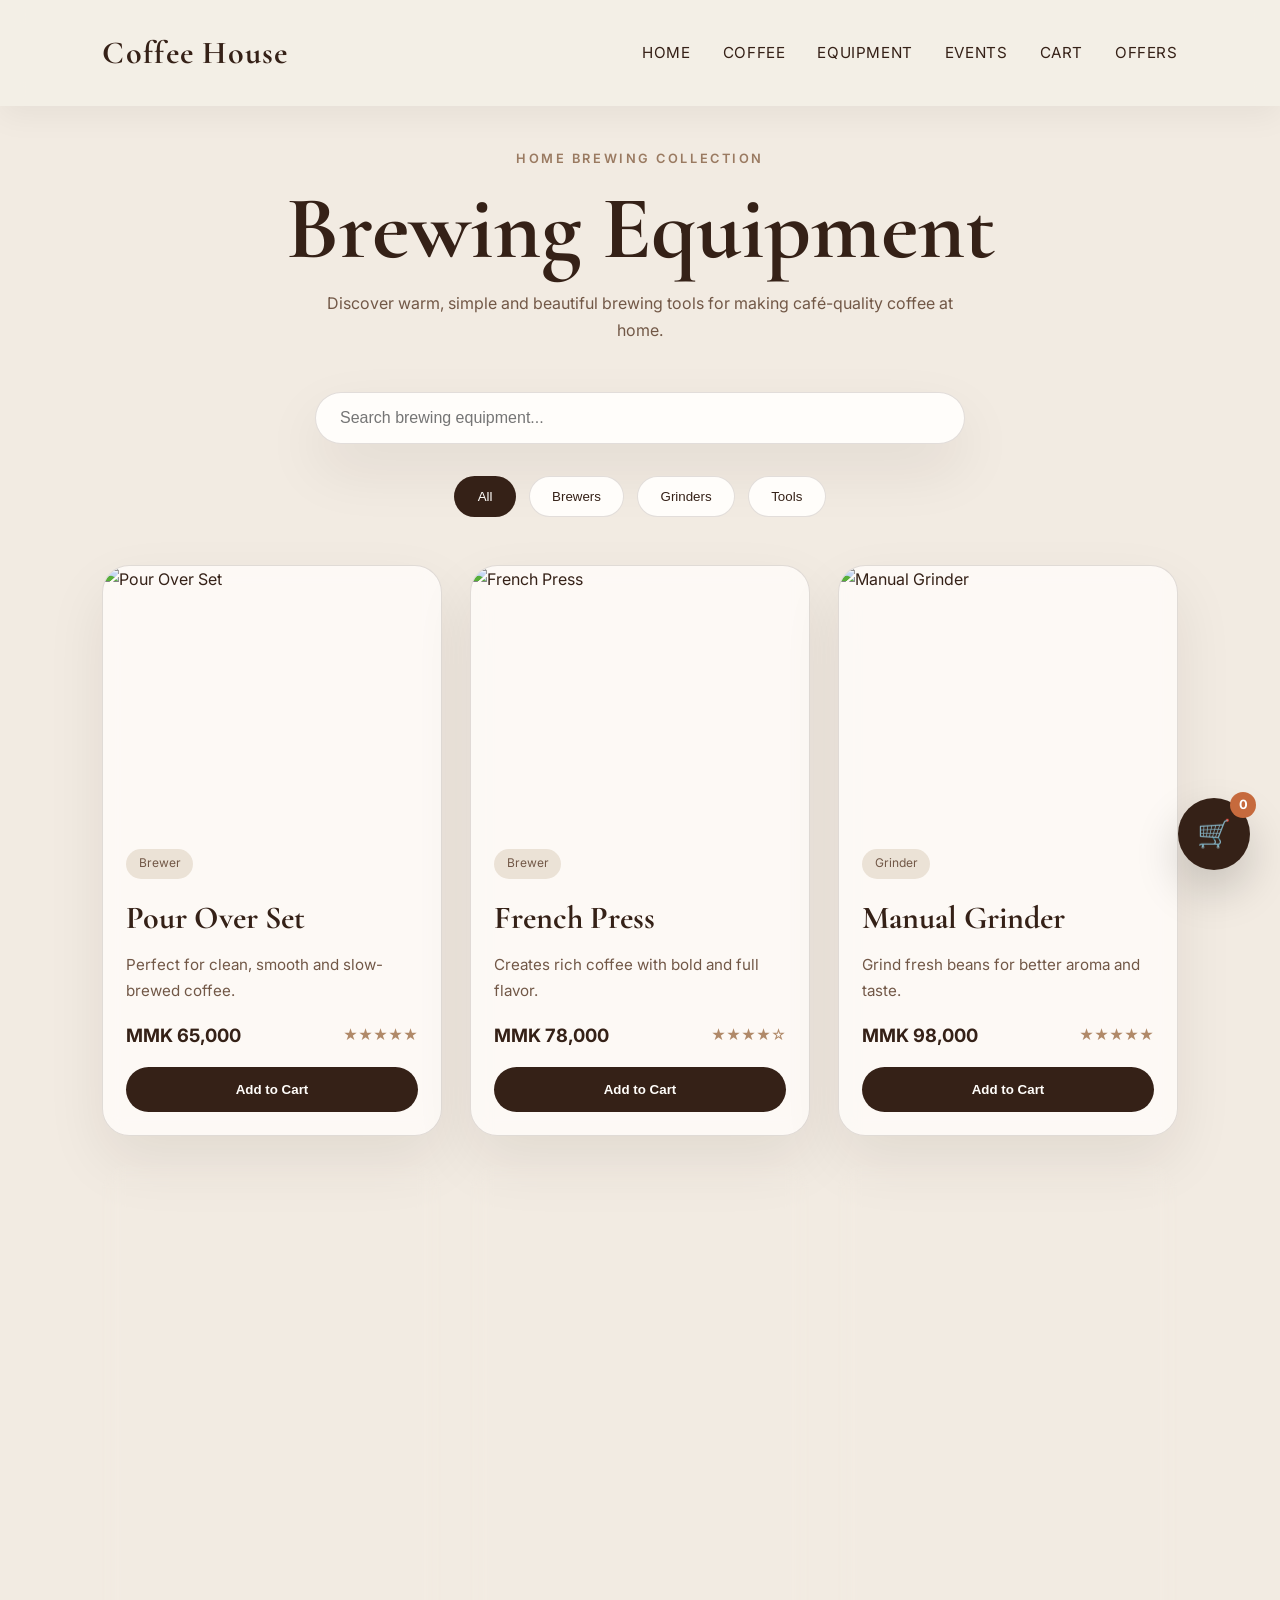
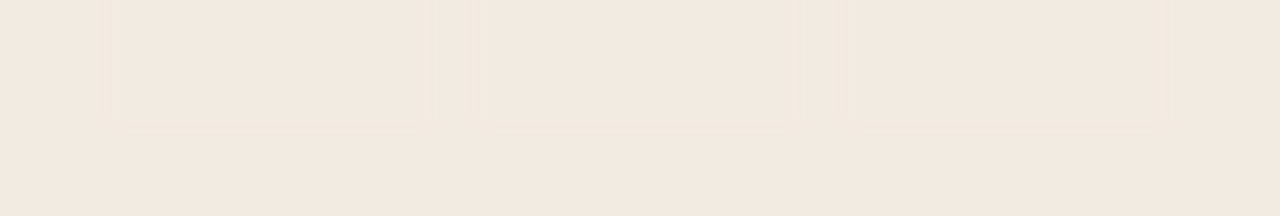
==== brewing3.html @ 626c7995 "Upload coffee shop site" ====
<!doctype html>
<html lang="en">
  <head>
    <meta charset="UTF-8" />
    <meta name="viewport" content="width=device-width, initial-scale=1.0" />
    <title>Brewing Equipment</title>

    <link
      href="https://fonts.googleapis.com/css2?family=Inter:wght@300;400;500;600&family=Cormorant+Garamond:wght@500;600;700&display=swap"
      rel="stylesheet"
    />

    <!-- AOS Animation Library -->
    <link href="https://unpkg.com/aos@2.3.1/dist/aos.css" rel="stylesheet" />

    <link rel="stylesheet" href="style2.css" />
  </head>

  <body class="br">
    <header>
      <nav>
        <div class="logo">Coffee House</div>

        <ul class="nav-links" id="navLinks">
          <li><a href="Home.html">Home</a></li>

          <li><a href="cs2.html">Coffee</a></li>

          <li><a href="brewing3.html" class="active">Equipment</a></li>

          <li><a href="eventWorkshopC.html">Events</a></li>
          <li><a href="shpcc.html">Cart</a></li>

          <li><a href="specialOffer.html">Offers</a></li>
        </ul>
      </nav>
    </header>

    <main class="equipment-page">
      <section class="top-area" data-aos="fade-up">
        <span>Home Brewing Collection</span>
        <h1>Brewing Equipment</h1>
        <p>
          Discover warm, simple and beautiful brewing tools for making
          café-quality coffee at home.
        </p>
      </section>

      <div class="search-wrap" data-aos="fade-up" data-aos-delay="150">
        <input
          type="text"
          id="searchInput"
          placeholder="Search brewing equipment..."
        />
      </div>

      <div class="filter-buttons" data-aos="fade-up" data-aos-delay="250">
        <button class="filter-btn active" data-filter="all">All</button>
        <button class="filter-btn" data-filter="brewer">Brewers</button>
        <button class="filter-btn" data-filter="grinder">Grinders</button>
        <button class="filter-btn" data-filter="tools">Tools</button>
      </div>

      <section class="equipment-grid" id="equipmentGrid"></section>
    </main>

    <div class="cart-box">
      🛒
      <span class="cart-count">0</span>
    </div>

    <div class="toast">Added to cart ✓</div>

    <!-- AOS Animation Library -->
    <script src="https://unpkg.com/aos@2.3.1/dist/aos.js"></script>

    <script>
      // AOS
      AOS.init({
        duration: 900,
        once: true,
        offset: 80,
      });

      const equipment = [
        {
          name: "Pour Over Set",
          category: "brewer",
          tag: "Brewer",
          price: 65000,
          stars: "★★★★★",
          description: "Perfect for clean, smooth and slow-brewed coffee.",
          image:
            "https://images.unsplash.com/photo-1517705008128-361805f42e86?w=900",
        },
        {
          name: "French Press",
          category: "brewer",
          tag: "Brewer",
          price: 78000,
          stars: "★★★★☆",
          description: "Creates rich coffee with bold and full flavor.",
          image:
            "https://images.unsplash.com/photo-1509042239860-f550ce710b93?w=900",
        },
        {
          name: "Manual Grinder",
          category: "grinder",
          tag: "Grinder",
          price: 98000,
          stars: "★★★★★",
          description: "Grind fresh beans for better aroma and taste.",
          image:
            "https://images.unsplash.com/photo-1447933601403-0c6688de566e?w=900",
        },
        {
          name: "Gooseneck Kettle",
          category: "tools",
          tag: "Tool",
          price: 110000,
          stars: "★★★★★",
          description: "Control water flow for perfect pour-over brewing.",
          image:
            "https://images.unsplash.com/photo-1495474472287-4d71bcdd2085?w=900",
        },
        {
          name: "Coffee Scale",
          category: "tools",
          tag: "Tool",
          price: 45000,
          stars: "★★★★☆",
          description: "Measure coffee and water accurately every time.",
          image:
            "https://images.unsplash.com/photo-1498804103079-a6351b050096?w=900",
        },
        {
          name: "Moka Pot",
          category: "brewer",
          tag: "Brewer",
          price: 85000,
          stars: "★★★★☆",
          description: "Classic stovetop brewer for strong coffee flavor.",
          image:
            "https://images.unsplash.com/photo-1522992319-0365e5f11656?w=900",
        },
      ];

      const equipmentGrid = document.getElementById("equipmentGrid");
      equipmentGrid.innerHTML = equipment
        .map(
          (item) => `
<div class="card" data-name="${item.name.toLowerCase()}" data-category="${item.category}" data-aos="fade-up">
<div class="card-img"><img src="${item.image}" alt="${item.name}"></div>
<div class="card-content">
<span class="tag">${item.tag}</span>
<h3>${item.name}</h3>
<p>${item.description}</p>
<div class="price-row">
<span class="price">MMK ${item.price.toLocaleString()}</span>
<span class="stars">${item.stars}</span>
</div>
<button class="add-btn">Add to Cart</button>
</div></div>`,
        )
        .join("");

      // ELEMENTS
      const buttons = document.querySelectorAll(".add-btn");
      const cartBox = document.querySelector(".cart-box");
      const cartCountText = document.querySelector(".cart-count");
      const toast = document.querySelector(".toast");

      // LOAD CART COUNT FROM LOCAL STORAGE
      let storedCart = JSON.parse(localStorage.getItem("cart")) || [];

      let cartCount = storedCart.reduce(
        (total, item) => total + item.quantity,
        0,
      );

      cartCountText.textContent = cartCount;

      // ADD TO CART
      buttons.forEach((button) => {
        button.addEventListener("click", function () {
          const card = this.closest(".card");
          const img = card.querySelector("img");

          // PRODUCT DATA
          const product = {
            name: card.querySelector("h3").textContent,
            image: card.querySelector("img").src,
            price: parseFloat(
              card
                .querySelector(".price")
                .textContent.replace("MMK", "")
                .replace(/,/g, ""),
            ),
            category: card.querySelector(".tag").textContent,
            quantity: 1,
          };

          // GET CART
          let cart = JSON.parse(localStorage.getItem("cart")) || [];

          const existingItem = cart.find((item) => item.name === product.name);

          if (existingItem) {
            existingItem.quantity += 1;
          } else {
            cart.push(product);
          }

          // SAVE CART
          localStorage.setItem("cart", JSON.stringify(cart));

          // FLYING IMAGE ANIMATION
          const clone = img.cloneNode(true);

          const imgRect = img.getBoundingClientRect();
          const cartRect = cartBox.getBoundingClientRect();

          clone.classList.add("flying-item");

          clone.style.left = imgRect.left + "px";
          clone.style.top = imgRect.top + "px";
          clone.style.width = imgRect.width + "px";
          clone.style.height = imgRect.height + "px";

          document.body.appendChild(clone);

          setTimeout(() => {
            clone.style.left = cartRect.left + 20 + "px";
            clone.style.top = cartRect.top + 20 + "px";
            clone.style.width = "20px";
            clone.style.height = "20px";
            clone.style.opacity = "0";
            clone.style.transform = "rotate(360deg)";
          }, 50);

          setTimeout(() => {
            clone.remove();

            cartCount++;

            cartCountText.textContent = cartCount;

            cartBox.classList.add("shake");
            toast.classList.add("show");

            setTimeout(() => {
              cartBox.classList.remove("shake");
              toast.classList.remove("show");
            }, 900);
          }, 900);

          // BUTTON EFFECT
          this.classList.add("success");
          this.textContent = "✓ Added";

          setTimeout(() => {
            this.classList.remove("success");
            this.textContent = "Add to Cart";
          }, 1500);
        });
      });

      // SEARCH + FILTER
      const searchInput = document.getElementById("searchInput");
      const cards = document.querySelectorAll(".card");
      const filterButtons = document.querySelectorAll(".filter-btn");

      searchInput.addEventListener("keyup", filterProducts);

      filterButtons.forEach((button) => {
        button.addEventListener("click", () => {
          filterButtons.forEach((btn) => btn.classList.remove("active"));
          button.classList.add("active");
          filterProducts();
        });
      });

      function filterProducts() {
        const searchValue = searchInput.value.toLowerCase();

        const activeFilter =
          document.querySelector(".filter-btn.active").dataset.filter;

        cards.forEach((card) => {
          const name = card.dataset.name.toLowerCase();
          const category = card.dataset.category;

          const matchSearch = name.includes(searchValue);

          const matchCategory =
            activeFilter === "all" || category === activeFilter;

          if (matchSearch && matchCategory) {
            card.style.display = "block";
          } else {
            card.style.display = "none";
          }
        });
      }
    </script>
  </body>
</html>
---- style2.css ----
:root {
  --bg: #f2ebe2;

  --surface: #ebe2d6;
  --brown: #2f1d14;
  --soft: #74604f;
  --accent: #94765f;

  --line: rgba(47, 29, 20, 0.12);
  --white: #fffdfa;
  --shadow: 0 25px 60px rgba(42, 24, 15, 0.08);
  --brown: #352117;
  --soft: #725847;
  --accent: #9a7a61;
  --line: rgba(53, 33, 23, 0.14);
  --white: #fffdfa;
  --transition: 0.45s ease;
}

* {
  margin: 0;
  padding: 0;
  box-sizing: border-box;
  scroll-behavior: smooth;
}

.home,
.cs {
  font-family: "Inter", sans-serif;
  background: var(--bg);
  color: var(--text);
  overflow-x: hidden;
  line-height: 1.7;
}

img {
  width: 100%;
  display: block;
  object-fit: cover;
}

a {
  text-decoration: none;
  color: inherit;
}

.home section {
  padding: 6rem 8%;
}

.home .section-title {
  font-family: "Cormorant Garamond", serif;
  font-size: clamp(2.5rem, 5vw, 4.5rem);
  line-height: 0.95;
  margin-bottom: 1.2rem;
  color: var(--primary);
  font-weight: 600;
  max-width: 700px;
}

.home .section-description {
  color: var(--muted);
  line-height: 1.8;
  max-width: 650px;
  font-size: 1rem;
}

/* NAVBAR */

header {
  position: fixed;
  top: 0;
  left: 0;
  width: 100%;
  z-index: 999;
  transition: 0.4s ease;
}

header.scrolled {
  background: rgba(244, 239, 231, 0.92);
  backdrop-filter: blur(12px);
  box-shadow: 0 10px 30px rgba(0, 0, 0, 0.05);
}

nav {
  display: flex;
  justify-content: space-between;
  align-items: center;
  padding: 1.6rem 8%;
}

.logo {
  font-family: "Cormorant Garamond", serif;
  font-size: 2rem;
  font-weight: 700;
  letter-spacing: 0.04em;
  color: var(--primary);
}

.nav-links {
  display: flex;
  gap: 2rem;
  list-style: none;
}

.nav-links a {
  position: relative;
  font-size: 0.95rem;
  color: var(--primary);
  letter-spacing: 0.04em;
  text-transform: uppercase;
  padding-bottom: 0.4rem;
}

.nav-links a::after {
  content: "";
  position: absolute;
  bottom: 0;
  left: 0;
  width: 0;
  height: 1px;
  background: var(--accent);
  transition: width 0.35s ease;
}

.nav-links a:hover::after {
  width: 100%;
}

.nav-links li.active a::after {
  width: 100%;
}

.menu-btn {
  display: none;
  font-size: 2rem;
  cursor: pointer;
  color: var(--primary);
}

/* HERO */

.home .hero {
  min-height: 100vh;
  display: grid;
  grid-template-columns: 1.1fr 1fr;
  align-items: center;
  gap: 3rem;
  padding: 9rem 8% 4rem;
}

.home .hero-text {
  transform: translateY(40px);
  opacity: 0;
  animation: fadeUp 1s ease forwards;
}

.home .eyebrow {
  text-transform: uppercase;
  letter-spacing: 0.18em;
  font-size: 0.8rem;
  color: var(--accent);
  margin-bottom: 1.4rem;
}

.home .hero-title {
  font-family: "Cormorant Garamond", serif;
  font-size: clamp(4rem, 7vw, 7rem);
  line-height: 0.92;
  color: var(--primary);
  margin-bottom: 1.5rem;
  font-weight: 600;
}

.home .hero-copy {
  max-width: 520px;
  color: var(--muted);
  line-height: 1.9;
  margin-bottom: 2rem;
}

.home .hero-actions {
  display: flex;
  gap: 1rem;
  flex-wrap: wrap;
}

.home .btn {
  padding: 1rem 1.8rem;
  border-radius: 999px;
  border: 1px solid var(--primary);
  transition: 0.35s ease;
  cursor: pointer;
  font-size: 0.95rem;
}

.home .btn-primary {
  background: var(--primary);
  color: #fff;
}

.home .btn-primary:hover {
  background: transparent;
  color: var(--primary);
}

.home .btn-secondary:hover {
  background: var(--primary);
  color: #fff;
}

.home .hero-image-wrap {
  position: relative;
  overflow: hidden;
  border-radius: 28px;
  height: 82vh;
  box-shadow: var(--shadow);
}

.home .hero-image-wrap img {
  height: 100%;
  transition: transform 6s ease;
}

.home .hero-image-wrap:hover img {
  transform: scale(1.08);
}

.home .floating-card {
  position: absolute;
  bottom: 30px;
  left: -30px;
  background: rgba(255, 255, 255, 0.75);
  backdrop-filter: blur(10px);
  padding: 1.4rem;
  border-radius: 20px;
  width: 240px;
  box-shadow: var(--shadow);
}

.home .floating-card h4 {
  font-family: "Cormorant Garamond", serif;
  font-size: 1.8rem;
  margin-bottom: 0.5rem;
}

.home .floating-card p {
  color: var(--muted);
  line-height: 1.6;
  font-size: 0.92rem;
}

/* STORY SECTION */

.home .story {
  display: grid;
  grid-template-columns: 1fr 1fr;
  gap: 4rem;
  align-items: center;
}

.home .story-images {
  display: grid;
  grid-template-columns: 1fr 0.8fr;
  gap: 1.2rem;
  align-items: end;
}

.home .story-images img {
  border-radius: 24px;
  box-shadow: var(--shadow);
}

.home .story-images img:nth-child(1) {
  height: 520px;
}

.home .story-images img:nth-child(2) {
  height: 320px;
  transform: translateY(50px);
}

/* SLIDESHOW */

.home .featured {
  background: var(--surface);
}

.home .swiper {
  margin-top: 4rem;
  overflow: visible;
}

.home .swiper-slide {
  background: #fff;
  border-radius: 28px;
  overflow: hidden;
  box-shadow: var(--shadow);
}

.home .slide-content {
  padding: 2rem;
}

.home .slide-content h3 {
  font-family: "Cormorant Garamond", serif;
  font-size: 2rem;
  margin-bottom: 0.8rem;
  color: var(--primary);
}

.home .slide-content p {
  color: var(--muted);
  line-height: 1.8;
}

.home .slide-image {
  height: 380px;
  overflow: hidden;
}

.home .slide-image img {
  height: 100%;
  transition: transform 0.5s ease;
}

.home .swiper-slide:hover img {
  transform: scale(1.05);
}

/* EXPERIENCE */

.home .experience-grid {
  margin-top: 4rem;
  display: grid;
  grid-template-columns: repeat(3, 1fr);
  gap: 2rem;
}

.home .experience-card {
  background: rgba(255, 255, 255, 0.65);
  border: 1px solid var(--border);
  border-radius: 28px;
  overflow: hidden;
  transition: transform 0.4s ease;
}

.home .experience-card:hover {
  transform: translateY(-10px);
}

.home .experience-card img {
  height: 320px;
}

.home .experience-card-content {
  padding: 2rem;
}

.home .experience-card h4 {
  font-family: "Cormorant Garamond", serif;
  font-size: 2rem;
  margin-bottom: 0.7rem;
  color: var(--primary);
}

.home .experience-card p {
  color: var(--muted);
  line-height: 1.8;
}

/* NEWSLETTER */

.home .newsletter {
  display: grid;
  grid-template-columns: 1fr 1fr;
  align-items: center;
  gap: 3rem;
  background: var(--soft);
  color: #fff;
  border-radius: 32px;
  margin: 0 8% 6rem;
  overflow: hidden;
}

.home .newsletter-content {
  padding: 4rem;
}

.home .newsletter-content h2 {
  font-family: "Cormorant Garamond", serif;
  font-size: clamp(3rem, 5vw, 5rem);
  margin-bottom: 1rem;
}

.home .newsletter-content p {
  color: rgba(255, 255, 255, 0.72);
  line-height: 1.8;
  margin-bottom: 2rem;
}

.home .newsletter form {
  display: flex;
  gap: 1rem;
  flex-wrap: wrap;
}

.home .newsletter input {
  flex: 1;
  min-width: 240px;
  padding: 1rem 1.2rem;
  border-radius: 999px;
  border: none;
  outline: none;
}

.home .newsletter button {
  padding: 1rem 1.6rem;
  border-radius: 999px;
  border: none;
  background: var(--accent);
  color: #fff;
  cursor: pointer;
  transition: 0.35s ease;
}

.home .newsletter button:hover {
  transform: translateY(-3px);
}

.home .newsletter img {
  height: 100%;
  min-height: 500px;
}

/* FOOTER */

.home footer {
  padding: 5rem 8% 3rem;
  border-top: 1px solid var(--border);
}

.home .footer-grid {
  display: grid;
  grid-template-columns: 1.2fr 1fr 1fr;
  gap: 3rem;
  margin-bottom: 3rem;
}

.home .footer-brand h3 {
  font-family: "Cormorant Garamond", serif;
  font-size: 2.5rem;
  margin-bottom: 1rem;
  color: var(--primary);
}

.home .footer-brand p,
.home .footer-links a,
.home .footer-contact p {
  color: var(--muted);
  line-height: 2;
}

.home .footer-links {
  display: flex;
  flex-direction: column;
  gap: 0.8rem;
}

.home .footer-bottom {
  padding-top: 2rem;
  border-top: 1px solid var(--border);
  color: var(--muted);
  display: flex;
  justify-content: space-between;
  flex-wrap: wrap;
  gap: 1rem;
}

/* MODAL */

.home .modal {
  position: fixed;
  inset: 0;
  background: rgba(18, 12, 8, 0.72);
  display: flex;
  align-items: center;
  justify-content: center;
  z-index: 10000;
  opacity: 0;
  pointer-events: none;
  transition: 0.4s ease;
  padding: 1.5rem;
}

.home .modal.active {
  opacity: 1;
  pointer-events: auto;
}

.home .modal-content {
  background: var(--bg);
  border-radius: 28px;
  overflow: hidden;
  display: grid;
  grid-template-columns: 1fr 1fr;
  max-width: 950px;
  width: 100%;
  position: relative;
}

.home .modal-content img {
  height: 100%;
  min-height: 500px;
}

.home .modal-info {
  padding: 4rem;
  display: flex;
  flex-direction: column;
  justify-content: center;
}

.home .modal-info h2 {
  font-family: "Cormorant Garamond", serif;
  font-size: 4rem;
  line-height: 0.95;
  margin-bottom: 1.5rem;
  color: var(--primary);
}

.home .modal-info p {
  color: var(--muted);
  line-height: 1.8;
  margin-bottom: 2rem;
}

.home .modal-info input {
  width: 100%;
  padding: 1rem 1.2rem;
  border-radius: 999px;
  border: 1px solid var(--border);
  margin-bottom: 1rem;
  outline: none;
  background: transparent;
}

.home .modal-info button {
  padding: 1rem;
  border: none;
  border-radius: 999px;
  background: var(--primary);
  color: #fff;
  cursor: pointer;
}

.home .close-modal {
  position: absolute;
  top: 20px;
  right: 24px;
  font-size: 2rem;
  cursor: pointer;
  color: var(--primary);
}

/* ANIMATION */

.home .reveal {
  opacity: 0;
  transform: translateY(50px);
  transition: all 1s ease;
}

.home .reveal.active {
  opacity: 1;
  transform: translateY(0);
}

@keyframes fadeUp {
  to {
    opacity: 1;
    transform: translateY(0);
  }
}

/* RESPONSIVE */

@media (max-width: 1100px) {
  .home .hero,
  .home .story,
  .home .newsletter,
  .home .modal-content {
    grid-template-columns: 1fr;
  }

  .home .hero-image-wrap {
    height: 65vh;
  }

  .home .experience-grid,
  .home .footer-grid {
    grid-template-columns: 1fr 1fr;
  }

  .home .floating-card {
    left: 20px;
  }
}

@media (max-width: 768px) {
  .home section {
    padding: 5rem 6%;
  }

  .home nav {
    padding: 1.4rem 6%;
  }

  .home .nav-links {
    position: absolute;
    top: 100%;
    right: 6%;
    background: rgba(244, 239, 231, 0.98);
    flex-direction: column;
    padding: 1.5rem;
    border-radius: 20px;
    box-shadow: var(--shadow);
    opacity: 0;
    pointer-events: none;
    transform: translateY(-10px);
    transition: 0.3s ease;
  }

  .home .nav-links.active {
    opacity: 1;
    pointer-events: auto;
    transform: translateY(0);
  }

  .home .menu-btn {
    display: block;
  }

  .home .hero {
    padding-top: 8rem;
  }

  .home .hero-title {
    font-size: 4.5rem;
  }

  .home .story-images {
    grid-template-columns: 1fr;
  }

  .home .story-images img:nth-child(2) {
    transform: translateY(0);
  }

  .home .experience-grid,
  .home .footer-grid {
    grid-template-columns: 1fr;
  }

  .home .newsletter {
    margin: 0 6% 5rem;
  }

  .home .newsletter-content,
  .home .modal-info {
    padding: 3rem 2rem;
  }

  .home .modal-content img {
    display: none;
  }
}

/* 
COFFEE SELECTION SECTION */

.cs html {
  scroll-behavior: smooth;
}

.cs body::before {
  content: "";
  position: fixed;
  inset: 0;
  background:
    radial-gradient(
      circle at top left,
      rgba(154, 122, 97, 0.08),
      transparent 32%
    ),
    radial-gradient(
      circle at bottom right,
      rgba(53, 33, 23, 0.06),
      transparent 30%
    );
  z-index: -2;
}

.cs .grain {
  position: fixed;
  inset: 0;
  opacity: 0.05;
  background-image: url("https://www.transparenttextures.com/patterns/asfalt-dark.png");
  z-index: -1;
  pointer-events: none;
}

.cs section {
  width: min(1280px, 92%);
  margin: auto;
}

.cs .hero {
  min-height: 92vh;
  display: flex;
  align-items: center;
  padding: 6rem 0 4rem;
  border-bottom: 1px solid var(--line);
}

.cs .hero-grid {
  display: grid;
  grid-template-columns: 1.15fr 0.85fr;
  gap: 5rem;
  align-items: center;
  width: 100%;
}

.cs .eyebrow {
  letter-spacing: 0.25rem;
  text-transform: uppercase;
  color: var(--soft);
  font-size: 0.75rem;
  margin-bottom: 1.4rem;
}

.cs h1 {
  font-size: clamp(3rem, 7vw, 7rem);
  line-height: 0.95;
  color: var(--brown);
  margin-bottom: 2rem;
  font-weight: 600;
}

.cs .hero p {
  max-width: 540px;
  color: var(--muted);
  font-size: 1.06rem;
  margin-bottom: 2rem;
}

.cs .search-wrap {
  position: relative;
  width: min(500px, 100%);
}

.cs .price {
  font-size: 1.4rem;
  font-weight: 700;
  color: #6f4e37;
  margin: 20px 0;
}

.cs .search-wrap input {
  width: 100%;
  padding: 1.15rem 1.3rem;
  border: 1px solid var(--line);
  background: rgba(255, 255, 255, 0.5);
  color: var(--brown);
  font-size: 1rem;
  outline: none;
  transition: var(--transition);
  border-radius: 2px;
  backdrop-filter: blur(6px);
}

.cs .search-wrap input:focus {
  border-color: var(--accent);
  background: rgba(255, 255, 255, 0.75);
}

.cs .animated-search {
  position: absolute;
  right: 1rem;
  top: 50%;
  transform: translateY(-50%);
  color: var(--soft);
  font-size: 0.9rem;
  pointer-events: none;
}

.cs .hero-image {
  position: relative;
}

.cs .hero-image img {
  width: 100%;
  height: 78vh;
  object-fit: cover;
  border-radius: 2px;
  box-shadow: var(--shadow);
  filter: saturate(92%);
}

.cs .hero-card {
  position: absolute;
  bottom: 2rem;
  left: -2rem;
  background: rgba(242, 235, 226, 0.92);
  padding: 1.5rem;
  max-width: 280px;
  border-left: 2px solid var(--accent);
  backdrop-filter: blur(8px);
  box-shadow: var(--shadow);
}

.cs .hero-card span {
  display: block;
  font-size: 0.8rem;
  letter-spacing: 0.2rem;
  text-transform: uppercase;
  color: var(--soft);
  margin-bottom: 0.8rem;
}

.cs .catalogue {
  padding: 7rem 0;
}

.cs .section-heading {
  display: flex;
  justify-content: space-between;
  align-items: flex-end;
  gap: 2rem;
  margin-bottom: 4rem;
  border-bottom: 1px solid var(--line);
  padding-bottom: 1.8rem;
}

.cs .section-heading h2 {
  font-size: clamp(2rem, 4vw, 4rem);
  line-height: 1;
  font-weight: 500;
  color: var(--brown);
}

.cs .section-heading p {
  max-width: 420px;
  color: var(--muted);
}

.cs .swiper {
  overflow: visible;
  padding-bottom: 2rem;
}

.cs .coffee-card {
  background: rgba(255, 255, 255, 0.35);
  border: 1px solid var(--line);
  transition: var(--transition);
  overflow: hidden;
  backdrop-filter: blur(10px);
  height: 100%;
  display: flex;
  flex-direction: column;
}

.cs .coffee-card:hover {
  transform: translateY(-10px);
  border-color: rgba(154, 122, 97, 0.4);
  box-shadow: var(--shadow);
}

.cs .coffee-card img {
  width: 100%;
  height: 370px;
  object-fit: cover;
  transition: transform 0.6s ease;
}

.cs .coffee-card:hover img {
  transform: scale(1.04);
}

.cs .card-content {
  padding: 1.8rem;
}

.cs .origin {
  font-size: 0.8rem;
  text-transform: uppercase;
  letter-spacing: 0.18rem;
  color: var(--soft);
  margin-bottom: 0.8rem;
}

.cs .card-content h3 {
  font-size: 1.8rem;
  margin-bottom: 0.8rem;
  color: var(--brown);
  font-weight: 500;
}

.cs .card-content p {
  color: var(--muted);
  margin-bottom: 1.5rem;
  min-height: 90px;
}

.cs .notes {
  display: flex;
  flex-wrap: wrap;
  gap: 0.6rem;
  margin-bottom: 1.5rem;
}

.cs .notes span {
  border: 1px solid var(--line);
  padding: 0.45rem 0.8rem;
  font-size: 0.82rem;
  color: var(--soft);
  background: rgba(255, 255, 255, 0.45);
}

.cs .card-footer {
  display: flex;
  justify-content: space-between;
  align-items: center;
  gap: 1rem;
}

.cs .brew {
  font-size: 0.9rem;
  color: var(--soft);
}

.cs .add-cart {
  border: none;
  background: var(--brown);
  color: var(--white);
  padding: 0.9rem 1.4rem;
  cursor: pointer;
  transition: var(--transition);
  font-size: 0.9rem;
  letter-spacing: 0.06rem;
}

.cs .add-cart:hover {
  background: var(--accent);
  transform: translateY(-3px);
}

/* Coffee Selection Cart Animation + Stylish Notification */
.cs .cs-cart-box {
  position: fixed;
  right: 30px;
  bottom: 30px;
  width: 72px;
  height: 72px;
  border-radius: 50%;
  background: var(--brown);
  color: var(--white);
  display: flex;
  align-items: center;
  justify-content: center;
  font-size: 1.7rem;
  z-index: 10000;
  box-shadow: 0 22px 50px rgba(53, 33, 23, 0.22);
  transition: var(--transition);
}

.cs .cs-cart-box:hover {
  background: var(--accent);
  transform: translateY(-4px);
}

.cs .cs-cart-count {
  position: absolute;
  top: -6px;
  right: -6px;
  width: 28px;
  height: 28px;
  background: #c66a3d;
  color: white;
  border-radius: 50%;
  font-size: 0.8rem;
  display: flex;
  align-items: center;
  justify-content: center;
  font-weight: 700;
  border: 2px solid var(--bg);
}

.cs .cs-cart-box.shake {
  animation: csCartShake 0.65s ease;
}

@keyframes csCartShake {
  0%,
  100% {
    transform: rotate(0deg) scale(1);
  }
  20% {
    transform: rotate(-12deg) scale(1.06);
  }
  40% {
    transform: rotate(12deg) scale(1.06);
  }
  60% {
    transform: rotate(-8deg) scale(1.04);
  }
  80% {
    transform: rotate(8deg) scale(1.04);
  }
}

.cs .cs-flying-item {
  position: fixed;
  z-index: 99999;
  object-fit: cover;
  border-radius: 18px;
  pointer-events: none;
  transition: all 0.9s cubic-bezier(0.19, 1, 0.22, 1);
  box-shadow: 0 18px 45px rgba(53, 33, 23, 0.28);
}

.cs .cs-toast {
  position: fixed;
  right: 30px;
  bottom: 120px;
  width: min(360px, calc(100% - 40px));
  background: rgba(255, 253, 250, 0.92);
  color: var(--brown);
  border: 1px solid var(--line);
  backdrop-filter: blur(14px);
  display: flex;
  align-items: center;
  gap: 1rem;
  padding: 1rem 1.15rem;
  z-index: 10000;
  box-shadow: 0 22px 50px rgba(53, 33, 23, 0.16);
  opacity: 0;
  transform: translateY(18px) scale(0.96);
  pointer-events: none;
  transition: 0.35s ease;
}

.cs .cs-toast.show {
  opacity: 1;
  transform: translateY(0) scale(1);
}

.cs .cs-toast-icon {
  min-width: 42px;
  height: 42px;
  border-radius: 50%;
  background: var(--brown);
  color: white;
  display: flex;
  align-items: center;
  justify-content: center;
  font-weight: 700;
}

.cs .cs-toast strong {
  display: block;
  font-family: "Cormorant Garamond", serif;
  font-size: 1.35rem;
  line-height: 1;
  margin-bottom: 0.25rem;
}

.cs .cs-toast p {
  color: var(--soft);
  font-size: 0.9rem;
  margin: 0;
}

.cs .add-cart.added {
  background: #3b8d4a;
  transform: translateY(-3px) scale(1.03);
}

@media (max-width: 540px) {
  .cs .cs-cart-box {
    width: 62px;
    height: 62px;
    right: 20px;
    bottom: 20px;
  }

  .cs .cs-toast {
    right: 20px;
    bottom: 95px;
  }
}

.cs .feature-section {
  padding: 3rem 0 8rem;
}

.cs .feature-grid {
  display: grid;
  grid-template-columns: repeat(2, 1fr);
  gap: 3rem;
  align-items: center;
}

.cs .feature-image {
  overflow: hidden;
}

.cs .feature-image img {
  width: 100%;
  height: 720px;
  object-fit: cover;
  transition: transform 0.8s ease;
}

.cs .feature-image:hover img {
  transform: scale(1.05);
}

.cs .feature-content {
  padding-right: 4rem;
}

.cs .feature-content h2 {
  font-size: clamp(2rem, 4vw, 4.8rem);
  line-height: 1;
  margin-bottom: 2rem;
  color: var(--brown);
  font-weight: 500;
}

.cs .feature-content p {
  margin-bottom: 1.6rem;
  color: var(--muted);
  font-size: 1rem;
}

.cs .details {
  display: grid;
  grid-template-columns: repeat(2, 1fr);
  gap: 1.5rem;
  margin: 2rem 0;
}

.cs .detail-box {
  border-top: 1px solid var(--line);
  padding-top: 1rem;
}

.cs footer {
  border-top: 1px solid var(--line);
  padding: 2rem 4%;
  color: var(--soft);
  font-size: 0.9rem;
  display: flex;
  justify-content: space-between;
  flex-wrap: wrap;
  gap: 1rem;
}

/* media queries */
@media (max-width: 980px) {
  .cs .hero-grid,
  .cs .feature-grid {
    grid-template-columns: 1fr;
    gap: 3rem;
  }
}

@media (max-width: 768px) {
  .cs .section-heading {
    flex-direction: column;
    align-items: flex-start;
  }
}

@media (max-width: 540px) {
  .cs .card-footer {
    flex-direction: column;
    align-items: flex-start;
  }

  .cs .add-cart {
    width: 100%;
  }
}

/* work shop ........................................................................................................................................... */

/* RESET */
.wkshop * {
  margin: 0;
  padding: 0;
  box-sizing: border-box;
}

.wkshop {
  font-family: "Inter", sans-serif;
  background: var(--bg);
  color: var(--text);
  overflow-x: hidden;
}

.wkshop img {
  width: 100%;
  display: block;
  object-fit: cover;
}

.wkshop a {
  text-decoration: none;
  color: inherit;
}

/* LAYOUT */
.wkshop section {
  padding: 6rem 8%;
}

/* TYPOGRAPHY */
.wkshop .section-title {
  font-family: "Cormorant Garamond", serif;
  font-size: clamp(2.5rem, 5vw, 4.5rem);
  line-height: 0.95;
  margin-bottom: 1.2rem;
  color: var(--primary);
  font-weight: 600;
  max-width: 700px;
}

.wkshop .section-description {
  color: var(--muted);
  line-height: 1.8;
  max-width: 650px;
  font-size: 1rem;
}

/* NAVBAR */
.wkshop header {
  position: fixed;
  top: 0;
  left: 0;
  width: 100%;
  z-index: 999;
  transition: 0.4s ease;
}

.wkshop header.scrolled {
  background: rgba(244, 239, 231, 0.92);
  backdrop-filter: blur(12px);
  box-shadow: 0 10px 30px rgba(0, 0, 0, 0.05);
}

.wkshop nav {
  display: flex;
  justify-content: space-between;
  align-items: center;
  padding: 1.6rem 8%;
}

.wkshop .logo {
  font-family: "Cormorant Garamond", serif;
  font-size: 2rem;
  font-weight: 700;
  letter-spacing: 0.04em;
  color: var(--primary);
}

.wkshop .nav-links {
  display: flex;
  gap: 2rem;
  list-style: none;
}

.wkshop .nav-links a {
  position: relative;
  font-size: 0.95rem;
  color: var(--primary);
  letter-spacing: 0.04em;
  text-transform: uppercase;
  padding-bottom: 0.4rem;
}

.wkshop .nav-links a::after {
  content: "";
  position: absolute;
  bottom: 0;
  left: 0;
  width: 0;
  height: 1px;
  background: var(--accent);
  transition: width 0.35s ease;
}

.wkshop .nav-links a:hover::after {
  width: 100%;
}

.wkshop .menu-btn {
  display: none;
  font-size: 2rem;
  cursor: pointer;
  color: var(--primary);
}

/* EXPERIENCE */
.wkshop .experience-grid {
  margin-top: 4rem;
  display: grid;
  grid-template-columns: repeat(3, 1fr);
  gap: 2rem;
}

.wkshop .experience-card {
  background: rgba(255, 255, 255, 0.65);
  border: 1px solid var(--border);
  border-radius: 28px;
  overflow: hidden;
  transition: transform 0.4s ease;
}

.wkshop .experience-card:hover {
  transform: translateY(-10px);
}

.wkshop .experience-card img {
  height: 320px;
}

.wkshop .experience-card-content {
  padding: 2rem;
}

.wkshop .experience-card h4 {
  font-family: "Cormorant Garamond", serif;
  font-size: 2rem;
  margin-bottom: 0.7rem;
  color: var(--primary);
}

.wkshop .experience-card p {
  color: var(--muted);
  line-height: 1.8;
}

/* NEWSLETTER */
.wkshop .newsletter {
  display: grid;
  grid-template-columns: 1fr 1fr;
  align-items: center;
  gap: 3rem;
  background: var(--soft);
  color: #fff;
  border-radius: 32px;
  margin: 0 8% 6rem;
  overflow: hidden;
}

.wkshop .newsletter-content {
  padding: 4rem;
}

.wkshop .newsletter-content h2 {
  font-family: "Cormorant Garamond", serif;
  font-size: clamp(3rem, 5vw, 5rem);
  margin-bottom: 1rem;
}

.wkshop .newsletter-content p {
  color: rgba(255, 255, 255, 0.72);
  line-height: 1.8;
  margin-bottom: 2rem;
}

.wkshop .newsletter form {
  display: flex;
  gap: 1rem;
  flex-wrap: wrap;
}

.wkshop .newsletter input {
  flex: 1;
  min-width: 240px;
  padding: 1rem 1.2rem;
  border-radius: 999px;
  border: none;
  outline: none;
}

.wkshop .newsletter button {
  padding: 1rem 1.6rem;
  border-radius: 999px;
  border: none;
  background: var(--accent);
  color: #fff;
  cursor: pointer;
  transition: 0.35s ease;
}

.wkshop .newsletter button:hover {
  transform: translateY(-3px);
}

.wkshop .newsletter img {
  height: 100%;
  min-height: 500px;
}

/* FOOTER */
.wkshop footer {
  padding: 5rem 8% 3rem;
  border-top: 1px solid var(--border);
}

.wkshop .footer-grid {
  display: grid;
  grid-template-columns: 1.2fr 1fr 1fr;
  gap: 3rem;
  margin-bottom: 3rem;
}

.wkshop .footer-brand h3 {
  font-family: "Cormorant Garamond", serif;
  font-size: 2.5rem;
  margin-bottom: 1rem;
  color: var(--primary);
}

.wkshop .footer-brand p,
.wkshop .footer-links a,
.wkshop .footer-contact p {
  color: var(--muted);
  line-height: 2;
}

.wkshop .footer-links {
  display: flex;
  flex-direction: column;
  gap: 0.8rem;
}

.wkshop .footer-bottom {
  padding-top: 2rem;
  border-top: 1px solid var(--border);
  color: var(--muted);
  display: flex;
  justify-content: space-between;
  flex-wrap: wrap;
  gap: 1rem;
}

/* MODAL */
.wkshop .modal {
  position: fixed;
  inset: 0;
  background: rgba(18, 12, 8, 0.72);
  display: flex;
  align-items: center;
  justify-content: center;
  z-index: 10000;
  opacity: 0;
  pointer-events: none;
  transition: 0.4s ease;
  padding: 1.5rem;
}

.wkshop .modal.active {
  opacity: 1;
  pointer-events: auto;
}

.wkshop .modal-content {
  background: var(--bg);
  border-radius: 28px;
  overflow: hidden;
  display: grid;
  grid-template-columns: 1fr 1fr;
  max-width: 950px;
  width: 100%;
  position: relative;
}

.wkshop .modal-content img {
  height: 100%;
  min-height: 500px;
}

.wkshop .modal-info {
  padding: 4rem;
  display: flex;
  flex-direction: column;
  justify-content: center;
}

.wkshop .modal-info h2 {
  font-family: "Cormorant Garamond", serif;
  font-size: 4rem;
  line-height: 0.95;
  margin-bottom: 1.5rem;
  color: var(--primary);
}

.wkshop .modal-info p {
  color: var(--muted);
  line-height: 1.8;
  margin-bottom: 2rem;
}

.wkshop .modal-info input {
  width: 100%;
  padding: 1rem 1.2rem;
  border-radius: 999px;
  border: 1px solid var(--border);
  margin-bottom: 1rem;
  outline: none;
  background: transparent;
}

.wkshop .modal-info button {
  padding: 1rem;
  border: none;
  border-radius: 999px;
  background: var(--primary);
  color: #fff;
  cursor: pointer;
}

.wkshop .close-modal {
  position: absolute;
  top: 20px;
  right: 24px;
  font-size: 2rem;
  cursor: pointer;
  color: var(--primary);
}

/* ANIMATION */
.wkshop .reveal {
  opacity: 0;
  transform: translateY(50px);
  transition: all 1s ease;
}

.wkshop .reveal.active {
  opacity: 1;
  transform: translateY(0);
}

/* CONTACT */
.contact-section {
  max-width: 1200px;
  margin: auto;
  display: flex;
  gap: 40px;
  align-items: stretch;
}

.map-container {
  flex: 2;
  overflow: hidden;
  border-radius: 16px;
  box-shadow: 0 10px 30px rgba(0, 0, 0, 0.12);
}

.map-container iframe {
  width: 100%;
  height: 500px;
  border: none;
  display: block;
}

.visit-us {
  flex: 1;
  background: transparent;
  border-radius: 16px;
  padding: 25px;
  display: flex;
  flex-direction: column;
  justify-content: center;
}

.visit-us h2 {
  font-size: 2rem;
  margin-bottom: 15px;
}

.description {
  color: #666;
  line-height: 1.6;
  margin-bottom: 25px;
}

.info p {
  display: flex;
  align-items: center;
  gap: 12px;
  margin-bottom: 18px;
  color: #333;
}

.info i {
  width: 22px;
  font-size: 18px;
  color: var(--accent);
}

.social-links {
  display: flex;
  gap: 15px;
  margin-top: 20px;
}

.social-links a {
  width: 42px;
  height: 42px;
  border-radius: 50%;
  background: var(--surface);
  color: #333;
  display: flex;
  align-items: center;
  justify-content: center;
  transition: all 0.3s ease;
}

.social-links a:hover {
  background: #007bff;
  color: #fff;
  transform: translateY(-3px);
}

/* RESPONSIVE */
@media (max-width: 1100px) {
  .wkshop .hero,
  .wkshop .story,
  .wkshop .newsletter,
  .wkshop .modal-content {
    grid-template-columns: 1fr;
  }

  .wkshop .experience-grid,
  .wkshop .footer-grid {
    grid-template-columns: 1fr 1fr;
  }
}

@media (max-width: 768px) {
  .wkshop section {
    padding: 5rem 6%;
  }

  .wkshop nav {
    padding: 1.4rem 6%;
  }

  .wkshop .nav-links {
    position: absolute;
    top: 100%;
    right: 6%;
    background: rgba(244, 239, 231, 0.98);
    flex-direction: column;
    padding: 1.5rem;
    border-radius: 20px;
    box-shadow: var(--shadow);
    opacity: 0;
    pointer-events: none;
    transform: translateY(-10px);
    transition: 0.3s ease;
  }

  .wkshop .nav-links.active {
    opacity: 1;
    pointer-events: auto;
    transform: translateY(0);
  }

  .wkshop .menu-btn {
    display: block;
  }

  .wkshop .experience-grid,
  .wkshop .footer-grid {
    grid-template-columns: 1fr;
  }

  .wkshop .newsletter {
    margin: 0 6% 5rem;
  }

  .wkshop .newsletter-content,
  .wkshop .modal-info {
    padding: 3rem 2rem;
  }

  .wkshop .modal-content img {
    display: none;
  }

  .wkshop .contact-section {
    flex-direction: column;
  }

  .map-container iframe {
    height: 350px;
  }
}

/* shop cart section ___--------------------------------------------------------------------------------------------------------------------------------------------------------------------- */

.shpcc * {
  margin: 0;
  padding: 0;
  box-sizing: border-box;
  list-style: none;
}

.shpcc html {
  scroll-behavior: smooth;
}

.shpcc {
  background: var(--bg);
  color: var(--brown);
  overflow-x: hidden;
  font-family: "Inter", sans-serif;
  line-height: 1.8;
}

.shpcc::before {
  content: "";
  position: fixed;
  inset: 0;
  background: radial-gradient(
    circle at top left,
    rgba(148, 118, 95, 0.08),
    transparent 35%
  );
  z-index: -2;
}

.shpcc a {
  text-decoration: none;
  color: inherit;
}

.shpcc .grain {
  position: fixed;
  inset: 0;
  opacity: 0.04;
  background-image: url("https://www.transparenttextures.com/patterns/asfalt-dark.png");
  pointer-events: none;
  z-index: -1;
}

/* NAVIGATION */

.shpcc nav {
  position: fixed;
  top: 0;
  left: 0;
  width: 100%;
  z-index: 999;
  padding: 24px 6%;
  transition: var(--transition);
}

.shpcc nav.scrolled {
  backdrop-filter: blur(12px);
  background: rgba(242, 235, 226, 0.92);
  border-bottom: 1px solid var(--line);
  padding: 18px 6%;
}

/* .shpcc .nav-inner {
  display: flex;
  justify-content: space-between;
  align-items: center;
} */

.shpcc .logo {
  font-family: "Cormorant Garamond", serif;
  font-size: 2rem;
  letter-spacing: 0.04em;
  margin-right: 6rem;
}

.shpcc .nav-links {
  display: flex;
  gap: 2rem;
  margin-left: auto;
  margin-right: 1rem;
}

.shpcc .nav-links a {
  text-decoration: none;
  color: var(--brown);
  position: relative;
  font-size: 0.95rem;
}

.shpcc .nav-links a::after {
  content: "";
  position: absolute;
  left: 0;
  bottom: -6px;
  width: 0%;
  height: 1px;
  background: var(--brown);
  transition: 0.35s;
}

.shpcc .nav-links a:hover::after {
  width: 100%;
}

.shpcc .cart-counter {
  border: 1px solid var(--line);
  padding: 0.6rem 1rem;
  font-size: 0.85rem;
}
.shpcc .nav-inner {
  display: flex;
  align-items: center;
}

.shpcc .cart-counter {
  margin-left: auto;
}

/* HERO */

.shpcc .hero {
  min-height: 80vh;
  display: flex;
  align-items: center;
  width: min(1300px, 92%);
  margin: auto;
  padding-top: 8rem;
  border-bottom: 1px solid var(--line);
}

.shpcc .hero-grid {
  display: grid;
  grid-template-columns: 1.15fr 0.85fr;
  gap: 5rem;
  align-items: center;
  width: 100%;
}

.shpcc .eyebrow {
  text-transform: uppercase;
  letter-spacing: 0.25rem;
  color: var(--soft);
  font-size: 0.75rem;
  margin-bottom: 1rem;
}

.shpcc .hero h1 {
  font-family: "Cormorant Garamond", serif;
  font-size: clamp(3rem, 7vw, 7rem);
  line-height: 0.95;
  margin-bottom: 1.5rem;
  font-weight: 600;
}

.shpcc .hero p {
  max-width: 560px;
  color: var(--soft);
}

.shpcc .hero-image img {
  width: 100%;
  height: 75vh;
  object-fit: cover;
  box-shadow: var(--shadow);
}

/* CART SECTION */

.shpcc .cart-section {
  width: min(1300px, 92%);
  margin: auto;
  padding: 7rem 0;
}

.shpcc .section-header {
  display: flex;
  justify-content: space-between;
  align-items: flex-end;
  gap: 2rem;
  margin-bottom: 4rem;
  border-bottom: 1px solid var(--line);
  padding-bottom: 2rem;
}

.shpcc .section-header h2 {
  font-family: "Cormorant Garamond", serif;
  font-size: clamp(2rem, 4vw, 4rem);
  font-weight: 500;
}

.shpcc .cart-layout {
  display: grid;
  grid-template-columns: 1.4fr 0.6fr;
  gap: 4rem;
}

.shpcc .cart-items {
  display: flex;
  flex-direction: column;
  gap: 1.5rem;
}

.shpcc .cart-item {
  background: rgba(255, 255, 255, 0.35);
  backdrop-filter: blur(10px);
  border: 1px solid var(--line);
  display: grid;
  grid-template-columns: 160px 1fr auto;
  gap: 1.5rem;
  align-items: center;
  padding: 1rem;
  transition: var(--transition);
}

.shpcc .cart-item:hover {
  /* transform: translateY(-5px); */
  box-shadow: var(--shadow);
}

.shpcc .cart-item img {
  width: 160px;
  height: 160px;
  object-fit: cover;
}

.shpcc .product-meta small {
  text-transform: uppercase;
  letter-spacing: 0.15rem;
  color: var(--soft);
}

.shpcc .product-meta h3 {
  margin: 0.5rem 0;
  font-family: "Cormorant Garamond", serif;
  font-size: 2rem;
  font-weight: 500;
}

.shpcc .product-meta p {
  color: var(--soft);
}

.shpcc .quantity {
  display: flex;
  align-items: center;
  gap: 0.8rem;
  margin-top: 1rem;
}

.shpcc .quantity button {
  width: 34px;
  height: 34px;
  border: 1px solid var(--line);
  background: transparent;
  cursor: pointer;
}

.shpcc .price {
  text-align: right;
}

.shpcc .price strong {
  font-size: 1.4rem;
}

.shpcc .remove {
  margin-top: 1rem;
  color: var(--soft);
  cursor: pointer;
}

/* SUMMARY */

.shpcc .summary {
  position: sticky;
  top: 120px;
  height: max-content;
  background: rgba(255, 255, 255, 0.4);
  backdrop-filter: blur(10px);
  border: 1px solid var(--line);
  padding: 2rem;
}

.shpcc .summary h3 {
  font-family: "Cormorant Garamond", serif;
  font-size: 2rem;
  margin-bottom: 2rem;
  font-weight: 500;
}

.shpcc .summary-row {
  display: flex;
  justify-content: space-between;
  margin-bottom: 1rem;
  color: var(--soft);
}

.shpcc .total {
  border-top: 1px solid var(--line);
  margin-top: 1.5rem;
  padding-top: 1.5rem;
  font-size: 1.2rem;
  color: var(--brown);
}

.shpcc .checkout {
  width: 100%;
  margin-top: 2rem;
  padding: 1rem;
  border: none;
  background: var(--brown);
  color: white;
  cursor: pointer;
  transition: 0.35s;
}

.shpcc .checkout:hover {
  background: var(--accent);
  transform: translateY(-3px);
}

.shpcc .notice {
  margin-top: 1rem;
  font-size: 0.85rem;
  color: var(--soft);
}

/* FOOTER */

.shpcc footer {
  border-top: 1px solid var(--line);
  padding: 2rem 6%;
  display: flex;
  justify-content: space-between;
  color: var(--soft);
}

/* ANIMATION */

.shpcc .reveal {
  opacity: 1;
  transform: translateY(40px);
  transition: 1s;
}

.shpcc .reveal.active {
  opacity: 1;
  transform: translateY(0);
}

/* MOBILE */

@media (max-width: 980px) {
  .shpcc .hero-grid,
  .shpcc .cart-layout {
    grid-template-columns: 1fr;
  }

  .shpcc .hero-image img {
    height: 60vh;
  }

  .shpcc .summary {
    position: relative;
    top: auto;
  }
}

@media (max-width: 700px) {
  .shpcc .nav-links {
    display: none;
  }

  .shpcc .cart-item {
    grid-template-columns: 1fr;
  }

  .shpcc .cart-item img {
    width: 100%;
    height: 260px;
  }

  .shpcc .hero h1 {
    font-size: 3.8rem;
  }

  .shpcc footer {
    flex-direction: column;
    gap: 1rem;
  }
}

/* brewing section _______----------------------------------------------------------------- */

.br {
  --bg: #f2ebe2;
  --surface: #ebe2d6;
  --brown: #352117;
  --soft: #725847;
  --accent: #9a7a61;
  --line: rgba(53, 33, 23, 0.14);
  --white: #fffdfa;
  --shadow: 0 25px 60px rgba(42, 24, 15, 0.08);
  --transition: 0.45s ease;
  --primary: #352117;
  --muted: #725847;
}

.br * {
  margin: 0;
  padding: 0;
  box-sizing: border-box;
  scroll-behavior: smooth;
}

.br {
  font-family: "Inter", sans-serif;
  background: var(--bg);
  color: var(--brown);
  overflow-x: hidden;
  line-height: 1.7;
}

.br img {
  width: 100%;
  display: block;
  object-fit: cover;
}

.br a {
  text-decoration: none;
  color: inherit;
}

.br header {
  position: fixed;
  top: 0;
  left: 0;
  width: 100%;
  z-index: 999;
  transition: 0.4s ease;
  background: rgba(244, 239, 231, 0.92);
  backdrop-filter: blur(12px);
  box-shadow: 0 10px 30px rgba(0, 0, 0, 0.05);
}

.br nav {
  display: flex;
  justify-content: space-between;
  align-items: center;
  padding: 1.6rem 8%;
}

.br .logo {
  font-family: "Cormorant Garamond", serif;
  font-size: 2rem;
  font-weight: 700;
  letter-spacing: 0.04em;
  color: var(--primary);
}

.br .nav-links {
  display: flex;
  gap: 2rem;
  list-style: none;
}

.br .nav-links a {
  position: relative;
  font-size: 0.95rem;
  color: var(--primary);
  letter-spacing: 0.04em;
  text-transform: uppercase;
  padding-bottom: 0.4rem;
}

.br .nav-links a::after {
  content: "";
  position: absolute;
  bottom: 0;
  left: 0;
  width: 0;
  height: 1px;
  background: var(--accent);
  transition: width 0.35s ease;
}

.nav-links a:hover::after,
.br .nav-links li.active a::after {
  width: 100%;
}

.br .equipment-page {
  padding: 9rem 8% 5rem;
}

.br .top-area {
  text-align: center;
  margin-bottom: 3rem;
}

.br .top-area span {
  text-transform: uppercase;
  letter-spacing: 0.2em;
  font-size: 0.8rem;
  color: var(--accent);
  font-weight: 600;
}

.br .top-area h1 {
  font-family: "Cormorant Garamond", serif;
  font-size: clamp(3.2rem, 7vw, 6rem);
  line-height: 1;
  margin: 0.8rem 0 1rem;
}

.br .top-area p {
  max-width: 650px;
  margin: auto;
  color: var(--soft);
}

.br .search-wrap {
  max-width: 650px;
  margin: 0 auto 2rem;
  position: relative;
}

.br .search-wrap input {
  width: 100%;
  padding: 1rem 1.5rem;
  border-radius: 50px;
  border: 1px solid var(--line);
  background: var(--white);
  outline: none;
  font-size: 1rem;
  color: var(--brown);
  box-shadow: var(--shadow);
}

.br .filter-buttons {
  display: flex;
  justify-content: center;
  flex-wrap: wrap;
  gap: 0.8rem;
  margin-bottom: 3rem;
}

.br .filter-btn {
  border: 1px solid var(--line);
  background: var(--white);
  color: var(--brown);
  padding: 0.75rem 1.4rem;
  border-radius: 50px;
  cursor: pointer;
  transition: var(--transition);
}

.filter-btn:hover,
.br .filter-btn.active {
  background: var(--brown);
  color: var(--white);
}

.br .equipment-grid {
  display: grid;
  grid-template-columns: repeat(3, 1fr);
  gap: 1.8rem;
}

.br .card {
  background: rgba(255, 253, 250, 0.8);
  border: 1px solid var(--line);
  border-radius: 1.7rem;
  overflow: hidden;
  box-shadow: var(--shadow);
  backdrop-filter: blur(10px);
  transition: var(--transition);
}

.br .card:hover {
  transform: translateY(-12px) scale(1.01);
  box-shadow: 0 30px 80px rgba(42, 24, 15, 0.14);
}

.br .card-img {
  overflow: hidden;
}

.br .card img {
  height: 260px;
  transition: 0.7s ease;
}

.br .card:hover img {
  transform: scale(1.08);
}

.br .card-content {
  padding: 1.4rem;
}

.br .tag {
  display: inline-block;
  font-size: 0.75rem;
  background: var(--surface);
  color: var(--soft);
  padding: 0.3rem 0.8rem;
  border-radius: 50px;
  margin-bottom: 0.8rem;
}

.br .card-content h3 {
  font-family: "Cormorant Garamond", serif;
  font-size: 2rem;
  margin-bottom: 0.4rem;
}

.br .card-content p {
  color: var(--soft);
  font-size: 0.95rem;
  margin-bottom: 1rem;
}

.br .price-row {
  display: flex;
  justify-content: space-between;
  align-items: center;
  margin-bottom: 1rem;
}

.br .price {
  font-weight: 700;
  font-size: 1.15rem;
}

.br .stars {
  color: #b08968;
  font-size: 0.9rem;
}

.br .add-btn {
  width: 100%;
  border: none;
  padding: 0.95rem;
  border-radius: 50px;
  background: var(--brown);
  color: var(--white);
  cursor: pointer;
  font-weight: 600;
  transition: var(--transition);
  position: relative;
  overflow: hidden;
}

.br .add-btn::before {
  content: "";
  position: absolute;
  top: 0;
  left: -100%;
  width: 100%;
  height: 100%;
  background: linear-gradient(
    120deg,
    transparent,
    rgba(255, 255, 255, 0.35),
    transparent
  );
  transition: 0.6s;
}

.br .add-btn:hover::before {
  left: 100%;
}

.br .add-btn:hover {
  background: var(--accent);
}

.br .add-btn.success {
  background: #3b8d4a;
  animation: btnPop 0.6s ease;
}

@keyframes btnPop {
  0% {
    transform: scale(1);
  }
  45% {
    transform: scale(1.12);
  }
  100% {
    transform: scale(1);
  }
}

.br .cart-box {
  position: fixed;
  right: 30px;
  bottom: 30px;
  width: 72px;
  height: 72px;
  border-radius: 50%;
  background: var(--brown);
  color: white;
  display: flex;
  align-items: center;
  justify-content: center;
  font-size: 1.7rem;
  z-index: 9999;
  box-shadow: 0 20px 45px rgba(0, 0, 0, 0.18);
}

.br .cart-count {
  position: absolute;
  top: -6px;
  right: -6px;
  width: 26px;
  height: 26px;
  background: #c66a3d;
  color: white;
  border-radius: 50%;
  font-size: 0.8rem;
  display: flex;
  align-items: center;
  justify-content: center;
  font-weight: 700;
}

.br .cart-box.shake {
  animation: cartShake 0.7s ease;
}

@keyframes cartShake {
  0%,
  100% {
    transform: rotate(0deg);
  }
  20% {
    transform: rotate(-12deg);
  }
  40% {
    transform: rotate(12deg);
  }
  60% {
    transform: rotate(-8deg);
  }
  80% {
    transform: rotate(8deg);
  }
}

.br .flying-item {
  position: fixed;
  z-index: 99999;
  border-radius: 50%;
  pointer-events: none;
  transition: all 0.9s cubic-bezier(0.2, 0.8, 0.2, 1);
  box-shadow: 0 12px 35px rgba(0, 0, 0, 0.25);
}

.br .toast {
  position: fixed;
  bottom: 120px;
  right: 30px;
  background: var(--brown);
  color: white;
  padding: 0.9rem 1.3rem;
  border-radius: 50px;
  opacity: 0;
  transform: translateY(20px);
  pointer-events: none;
  transition: 0.4s ease;
  z-index: 9999;
}

.br .toast.show {
  opacity: 1;
  transform: translateY(0);
}

@media (max-width: 950px) {
  .br .equipment-grid {
    grid-template-columns: repeat(2, 1fr);
  }

  .br .nav-links {
    gap: 1rem;
  }
}

@media (max-width: 650px) {
  .br nav {
    padding: 1.2rem 6%;
  }

  .br .nav-links {
    display: none;
  }

  .br .equipment-page {
    padding: 8rem 6% 4rem;
  }

  .br .equipment-grid {
    grid-template-columns: 1fr;
  }

  .br .cart-box {
    width: 62px;
    height: 62px;
    right: 20px;
    bottom: 20px;
  }
}

/* special offers section -------------------------------------------------------------- */

.offers {
  --primary: #352117;
  --muted: #725847;
  --border: rgba(53, 33, 23, 0.14);
  font-family: "Inter", sans-serif;
  background: var(--bg);
  color: var(--primary);
  overflow-x: hidden;
  line-height: 1.7;
}

.offers * {
  box-sizing: border-box;
}

.offers img {
  width: 100%;
  display: block;
  object-fit: cover;
}

.offers a {
  color: inherit;
  text-decoration: none;
}

.offers .grain {
  position: fixed;
  inset: 0;
  opacity: 0.04;
  background-image: url("https://www.transparenttextures.com/patterns/asfalt-dark.png");
  pointer-events: none;
  z-index: -1;
}

.offers header {
  position: fixed;
  inset: 0 0 auto;
  width: 100%;
  z-index: 999;
  transition: 0.4s ease;
}

.offers header.scrolled {
  background: rgba(244, 239, 231, 0.92);
  backdrop-filter: blur(12px);
  box-shadow: 0 10px 30px rgba(0, 0, 0, 0.05);
}

.offers nav {
  display: flex;
  justify-content: space-between;
  align-items: center;
  padding: 1.6rem 8%;
}

.offers .logo {
  font-family: "Cormorant Garamond", serif;
  font-size: 2rem;
  font-weight: 700;
  letter-spacing: 0.04em;
}

.offers .nav-links {
  display: flex;
  gap: 2rem;
  list-style: none;
}

.offers .nav-links a {
  position: relative;
  font-size: 0.95rem;
  letter-spacing: 0.04em;
  text-transform: uppercase;
  padding-bottom: 0.4rem;
}

.offers .nav-links a::after {
  content: "";
  position: absolute;
  bottom: 0;
  left: 0;
  width: 0;
  height: 1px;
  background: var(--accent);
  transition: width 0.35s ease;
}

.offers .nav-links a:hover::after,
.offers .nav-links li.active a::after {
  width: 100%;
}

.offers .menu-btn {
  display: none;
  font-size: 2rem;
  cursor: pointer;
}

.offers .eyebrow {
  text-transform: uppercase;
  letter-spacing: 0.18em;
  font-size: 0.8rem;
  color: var(--accent);
  margin-bottom: 1.2rem;
}

.offers .offer-hero {
  min-height: 100vh;
  display: grid;
  grid-template-columns: 1.05fr 0.95fr;
  align-items: center;
  gap: 4rem;
  padding: 9rem 8% 5rem;
}

.offers .offer-hero h1 {
  font-family: "Cormorant Garamond", serif;
  font-size: clamp(4rem, 7vw, 7rem);
  line-height: 0.92;
  margin-bottom: 1.5rem;
  font-weight: 600;
}

.offers .offer-hero p {
  max-width: 560px;
  color: var(--muted);
  margin-bottom: 2rem;
}

.offers .offer-actions {
  display: flex;
  gap: 1rem;
  flex-wrap: wrap;
}

.offers .btn,
.offers .offer-strip button,
.offers .add-offer {
  border: 1px solid var(--primary);
  border-radius: 999px;
  padding: 1rem 1.65rem;
  cursor: pointer;
  transition: 0.35s ease;
  font: inherit;
}

.offers .btn-primary,
.offers .offer-strip button,
.offers .add-offer {
  background: var(--primary);
  color: var(--white);
}

.offers .btn-secondary {
  background: transparent;
  color: var(--primary);
}

.offers .btn:hover,
.offers .offer-strip button:hover,
.offers .add-offer:hover {
  background: var(--accent);
  border-color: var(--accent);
  color: var(--white);
  transform: translateY(-3px);
}

.offers .offer-hero-image {
  position: relative;
  height: 78vh;
  border-radius: 28px;
  overflow: hidden;
  box-shadow: var(--shadow);
}

.offers .offer-hero-image img {
  height: 100%;
}

.offers .offer-badge {
  position: absolute;
  left: 28px;
  bottom: 28px;
  width: 230px;
  padding: 1.4rem;
  background: rgba(255, 253, 250, 0.82);
  backdrop-filter: blur(10px);
  border-radius: 20px;
  color: var(--muted);
  box-shadow: var(--shadow);
}

.offers .offer-badge span {
  display: block;
  font-family: "Cormorant Garamond", serif;
  font-size: 2.4rem;
  line-height: 1;
  color: var(--primary);
  margin-bottom: 0.5rem;
}

.offers .offer-strip {
  width: min(1200px, 84%);
  margin: 0 auto 6rem;
  display: grid;
  grid-template-columns: auto 1fr auto;
  gap: 2rem;
  align-items: center;
  padding: 2rem;
  background: var(--soft);
  color: var(--white);
  border-radius: 28px;
  box-shadow: var(--shadow);
}

.offers .offer-strip span {
  display: block;
  letter-spacing: 0.18em;
  text-transform: uppercase;
  font-size: 0.72rem;
  opacity: 0.72;
}

.offers .offer-strip strong {
  font-family: "Cormorant Garamond", serif;
  font-size: 2.4rem;
  line-height: 1;
}

.offers .offer-strip p {
  color: rgba(255, 255, 255, 0.78);
}

.offers .offer-strip button {
  border-color: var(--white);
}

.offers .offers-section {
  padding: 0 8% 6rem;
}

.offers .section-heading {
  display: flex;
  justify-content: space-between;
  align-items: flex-end;
  gap: 2rem;
  margin-bottom: 3rem;
  border-bottom: 1px solid var(--border);
  padding-bottom: 1.8rem;
}

.offers .section-heading h2,
.offers .offer-feature h2 {
  font-family: "Cormorant Garamond", serif;
  font-size: clamp(2.5rem, 5vw, 4.8rem);
  line-height: 0.95;
  font-weight: 600;
}

.offers .section-heading > p {
  max-width: 430px;
  color: var(--muted);
}

.offers .offer-grid {
  display: grid;
  grid-template-columns: repeat(3, 1fr);
  gap: 2rem;
}

.offers .offer-card {
  background: rgba(255, 255, 255, 0.58);
  border: 1px solid var(--border);
  border-radius: 28px;
  overflow: hidden;
  box-shadow: var(--shadow);
  transition: 0.4s ease;
}

.offers .offer-card:hover {
  transform: translateY(-10px);
}

.offers .offer-card-image {
  position: relative;
  height: 310px;
  overflow: hidden;
}

.offers .offer-card-image img {
  height: 100%;
  transition: 0.6s ease;
}

.offers .offer-card:hover img {
  transform: scale(1.06);
}

.offers .offer-card-image span {
  position: absolute;
  top: 18px;
  left: 18px;
  padding: 0.45rem 0.85rem;
  border-radius: 999px;
  background: rgba(255, 253, 250, 0.88);
  color: var(--primary);
  font-size: 0.8rem;
}

.offers .offer-card-content {
  padding: 2rem;
}

.offers .offer-type {
  color: var(--accent);
  letter-spacing: 0.16em;
  text-transform: uppercase;
  font-size: 0.76rem;
  margin-bottom: 0.7rem;
}

.offers .offer-card h3 {
  font-family: "Cormorant Garamond", serif;
  font-size: 2rem;
  line-height: 1;
  margin-bottom: 0.9rem;
}

.offers .offer-card-content > p:not(.offer-type) {
  color: var(--muted);
  margin-bottom: 1.5rem;
}

.offers .offer-meta {
  display: flex;
  justify-content: space-between;
  gap: 1rem;
  padding-top: 1rem;
  margin-bottom: 1.4rem;
  border-top: 1px solid var(--border);
  color: var(--muted);
}

.offers .offer-meta strong {
  color: var(--primary);
}

.offers .add-offer {
  width: 100%;
}

.offers .add-offer.added {
  background: #3b8d4a;
  border-color: #3b8d4a;
}

.offers .offer-feature {
  margin: 0 8% 6rem;
  display: grid;
  grid-template-columns: 0.95fr 1.05fr;
  gap: 3rem;
  align-items: center;
  background: var(--surface);
  border-radius: 32px;
  overflow: hidden;
}

.offers .offer-feature > div {
  padding: 4rem;
}

.offers .offer-feature p:not(.eyebrow) {
  color: var(--muted);
  margin: 1.2rem 0 2rem;
}

.offers .offer-feature img {
  height: 560px;
}

.offers footer {
  padding: 5rem 8% 3rem;
  border-top: 1px solid var(--border);
}

.offers .footer-grid {
  display: grid;
  grid-template-columns: 1.2fr 1fr 1fr;
  gap: 3rem;
  margin-bottom: 3rem;
}

.offers .footer-brand h3 {
  font-family: "Cormorant Garamond", serif;
  font-size: 2.5rem;
  margin-bottom: 1rem;
}

.offers .footer-brand p,
.offers .footer-links a,
.offers .footer-contact p {
  color: var(--muted);
  line-height: 2;
}

.offers .footer-links {
  display: flex;
  flex-direction: column;
  gap: 0.8rem;
}

.offers .footer-bottom {
  padding-top: 2rem;
  border-top: 1px solid var(--border);
  color: var(--muted);
  display: flex;
  justify-content: space-between;
  flex-wrap: wrap;
  gap: 1rem;
}

.offers .reveal {
  opacity: 0;
  transform: translateY(50px);
  transition: all 1s ease;
}

.offers .reveal.active {
  opacity: 1;
  transform: translateY(0);
}

.offers .offer-toast {
  position: fixed;
  right: 28px;
  bottom: 28px;
  z-index: 1000;
  background: var(--primary);
  color: var(--white);
  padding: 0.95rem 1.3rem;
  border-radius: 999px;
  box-shadow: var(--shadow);
  opacity: 0;
  transform: translateY(18px);
  pointer-events: none;
  transition: 0.35s ease;
}

.offers .offer-toast.show {
  opacity: 1;
  transform: translateY(0);
}

@media (max-width: 1100px) {
  .offers .offer-hero,
  .offers .offer-feature {
    grid-template-columns: 1fr;
  }

  .offers .offer-grid,
  .offers .footer-grid {
    grid-template-columns: 1fr 1fr;
  }

  .offers .offer-hero-image {
    height: 62vh;
  }
}

@media (max-width: 768px) {
  .offers nav {
    padding: 1.4rem 6%;
  }

  .offers .menu-btn {
    display: block;
  }

  .offers .nav-links {
    position: absolute;
    top: 100%;
    right: 6%;
    flex-direction: column;
    padding: 1.5rem;
    border-radius: 20px;
    background: rgba(244, 239, 231, 0.98);
    box-shadow: var(--shadow);
    opacity: 0;
    pointer-events: none;
    transform: translateY(-10px);
    transition: 0.3s ease;
  }

  .offers .nav-links.active {
    opacity: 1;
    pointer-events: auto;
    transform: translateY(0);
  }

  .offers .offer-hero,
  .offers .offers-section {
    padding-left: 6%;
    padding-right: 6%;
  }

  .offers .offer-hero h1 {
    font-size: 4.2rem;
  }

  .offers .offer-strip,
  .offers .section-heading,
  .offers .offer-feature {
    grid-template-columns: 1fr;
  }

  .offers .offer-strip {
    width: 88%;
  }

  .offers .section-heading {
    align-items: flex-start;
  }

  .offers .offer-grid,
  .offers .footer-grid {
    grid-template-columns: 1fr;
  }

  .offers .offer-feature {
    margin-left: 6%;
    margin-right: 6%;
  }

  .offers .offer-feature > div {
    padding: 3rem 2rem;
  }

  .offers .offer-feature img {
    height: 360px;
  }
}
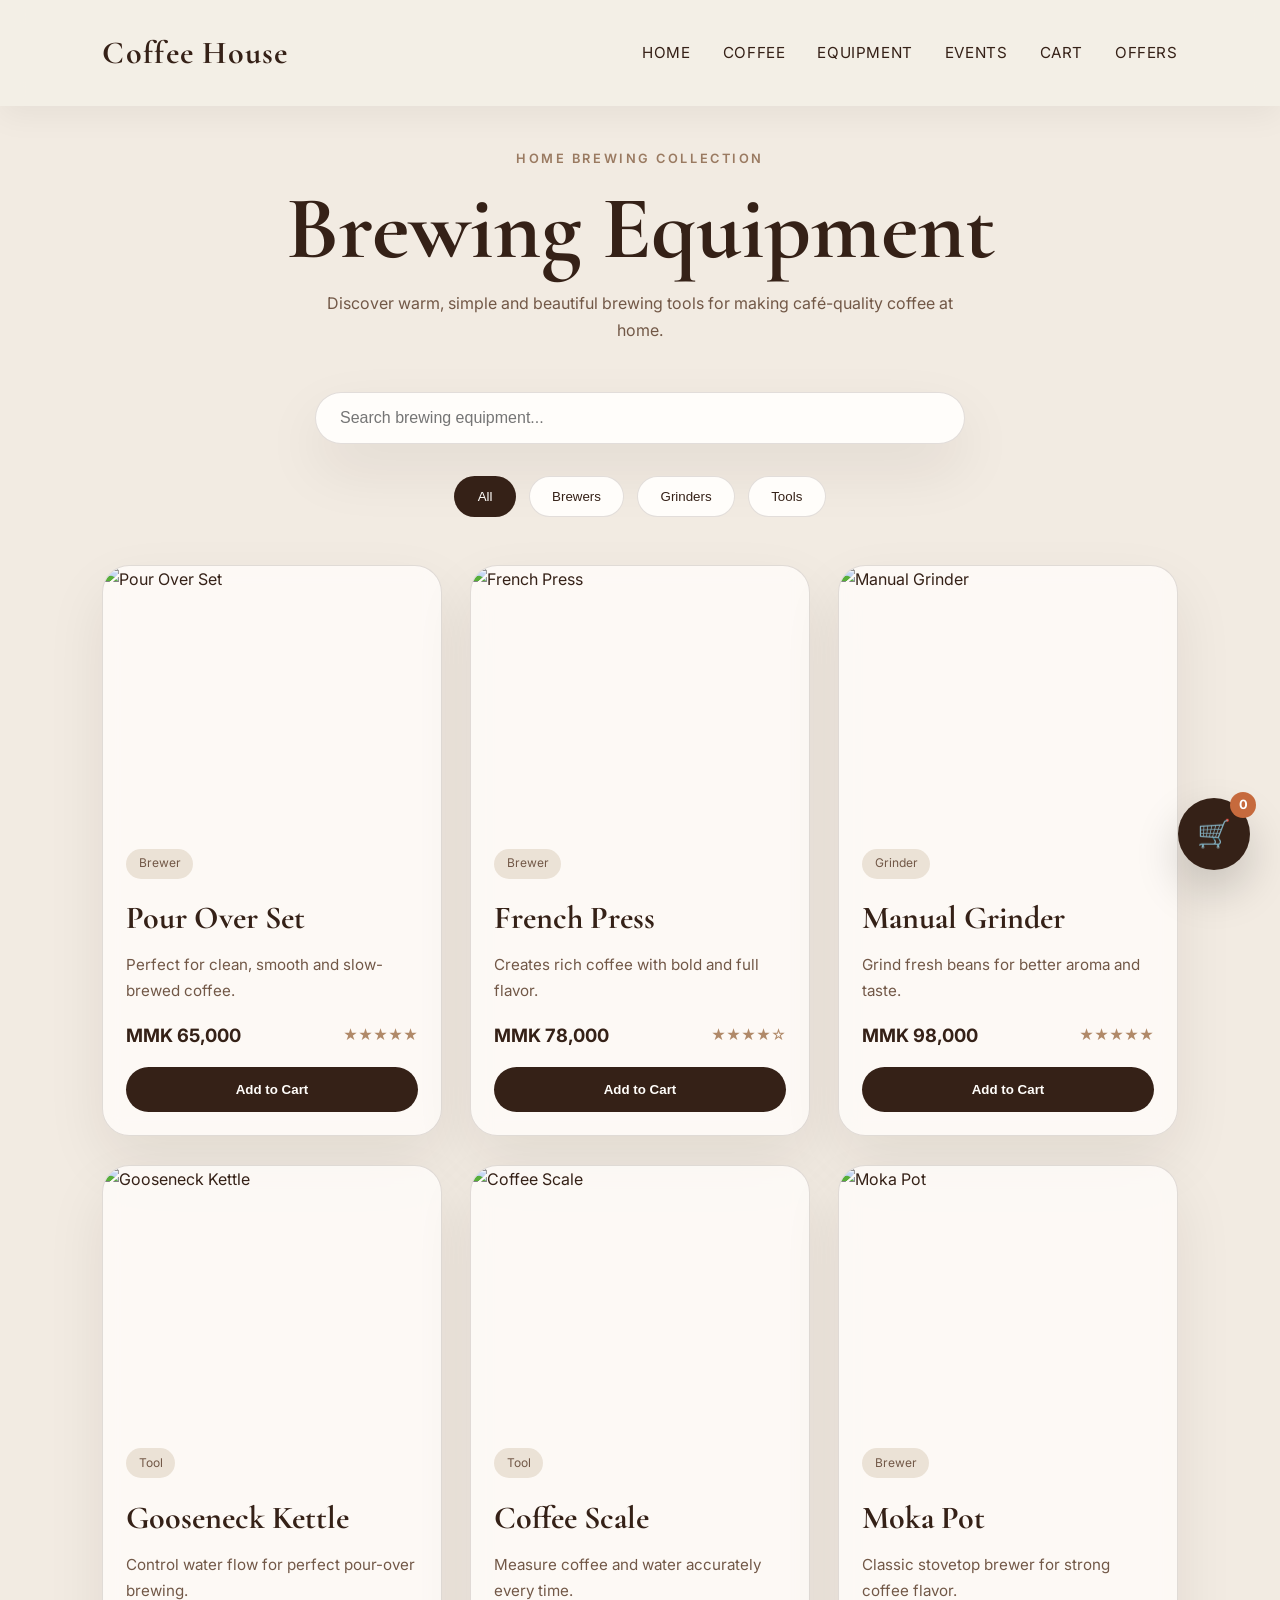
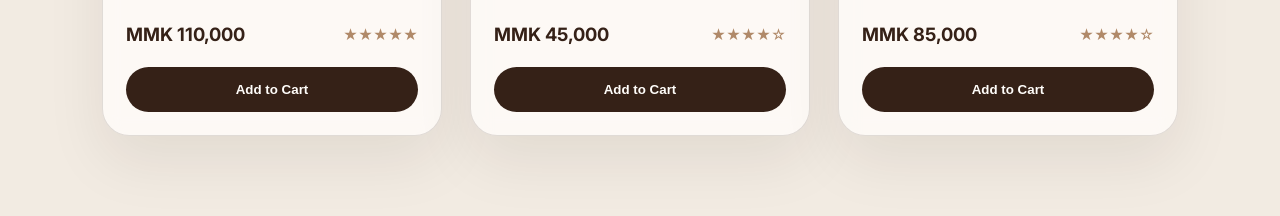
==== commit d1e1d37d: "add offer page" ====
--- a/brewing3.html
+++ b/brewing3.html
@@ -31,7 +31,7 @@
           <li><a href="eventWorkshopC.html">Events</a></li>
           <li><a href="shpcc.html">Cart</a></li>
 
-          <li><a href="specialOffer.html">Offers</a></li>
+          <li><a href="offers.html">Offers</a></li>
         </ul>
       </nav>
     </header>
--- a/style2.css
+++ b/style2.css
@@ -2630,6 +2630,9 @@
 
 .offers .menu-btn {
   display: none;
+  border: none;
+  background: transparent;
+  color: var(--primary);
   font-size: 2rem;
   cursor: pointer;
 }
@@ -2869,6 +2872,12 @@
   margin-bottom: 1.5rem;
 }
 
+.offers .offer-card-content {
+  display: flex;
+  flex-direction: column;
+  min-height: 360px;
+}
+
 .offers .offer-meta {
   display: flex;
   justify-content: space-between;
@@ -2885,6 +2894,10 @@
 
 .offers .add-offer {
   width: 100%;
+  display: inline-flex;
+  justify-content: center;
+  margin-top: auto;
+  text-align: center;
 }
 
 .offers .add-offer.added {
@@ -2989,14 +3002,198 @@
   transform: translateY(0);
 }
 
+.offers .subscription-section {
+  padding: 0 8% 6rem;
+}
+
+.offers .plan-grid {
+  display: grid;
+  grid-template-columns: repeat(3, 1fr);
+  gap: 2rem;
+}
+
+.offers .plan-card {
+  background: rgba(255, 255, 255, 0.58);
+  border: 1px solid var(--border);
+  border-radius: 28px;
+  padding: 2rem;
+  box-shadow: var(--shadow);
+  transition: 0.4s ease;
+}
+
+.offers .plan-card:hover {
+  transform: translateY(-10px);
+}
+
+.offers .featured-plan {
+  background: var(--primary);
+  color: var(--white);
+}
+
+.offers .plan-label {
+  display: inline-flex;
+  width: max-content;
+  margin-bottom: 1rem;
+  padding: 0.45rem 0.85rem;
+  border-radius: 999px;
+  background: var(--surface);
+  color: var(--accent);
+  font-size: 0.76rem;
+  letter-spacing: 0.16em;
+  text-transform: uppercase;
+}
+
+.offers .featured-plan .plan-label {
+  background: rgba(255, 253, 250, 0.14);
+  color: var(--white);
+}
+
+.offers .plan-card h3 {
+  font-family: "Cormorant Garamond", serif;
+  font-size: 2.4rem;
+  line-height: 1;
+  margin-bottom: 1rem;
+}
+
+.offers .plan-price {
+  font-family: "Cormorant Garamond", serif;
+  font-size: 2.6rem;
+  line-height: 1;
+  margin-bottom: 1.6rem;
+}
+
+.offers .plan-price span {
+  display: block;
+  margin-top: 0.45rem;
+  color: var(--muted);
+  font-family: "Inter", sans-serif;
+  font-size: 0.9rem;
+}
+
+.offers .featured-plan .plan-price span {
+  color: rgba(255, 255, 255, 0.68);
+}
+
+.offers .plan-card ul {
+  display: flex;
+  flex-direction: column;
+  gap: 0.8rem;
+  min-height: 128px;
+  margin-bottom: 1.8rem;
+  padding-left: 1.2rem;
+  color: var(--muted);
+}
+
+.offers .featured-plan ul {
+  color: rgba(255, 255, 255, 0.76);
+}
+
+.offers .subscribe-btn {
+  display: inline-flex;
+  justify-content: center;
+  width: 100%;
+  border: 1px solid var(--primary);
+  border-radius: 999px;
+  padding: 1rem 1.4rem;
+  background: var(--primary);
+  color: var(--white);
+  transition: 0.35s ease;
+}
+
+.offers .featured-plan .subscribe-btn {
+  border-color: var(--white);
+  background: var(--white);
+  color: var(--primary);
+}
+
+.offers .subscribe-btn:hover {
+  border-color: var(--accent);
+  background: var(--accent);
+  color: var(--white);
+  transform: translateY(-3px);
+}
+
+.offers .subscription-form-section {
+  display: grid;
+  grid-template-columns: 0.8fr 1fr;
+  gap: 3rem;
+  align-items: start;
+  margin: 0 8% 6rem;
+  padding: 4rem;
+  border-radius: 32px;
+  background: var(--surface);
+  box-shadow: var(--shadow);
+}
+
+.offers .form-copy h2 {
+  font-family: "Cormorant Garamond", serif;
+  font-size: clamp(2.5rem, 5vw, 4.5rem);
+  line-height: 0.95;
+  margin-bottom: 1.2rem;
+}
+
+.offers .form-copy p:not(.eyebrow) {
+  color: var(--muted);
+}
+
+.offers .subscription-form {
+  display: grid;
+  gap: 0.9rem;
+}
+
+.offers .subscription-form label {
+  color: var(--primary);
+  font-size: 0.86rem;
+  letter-spacing: 0.12em;
+  text-transform: uppercase;
+}
+
+.offers .subscription-form input,
+.offers .subscription-form select {
+  width: 100%;
+  border: 1px solid var(--border);
+  border-radius: 999px;
+  background: rgba(255, 253, 250, 0.74);
+  color: var(--primary);
+  padding: 1rem 1.2rem;
+  font: inherit;
+  outline: none;
+  transition: 0.35s ease;
+}
+
+.offers .subscription-form input:focus,
+.offers .subscription-form select:focus {
+  border-color: var(--accent);
+  background: var(--white);
+}
+
+.offers .subscription-form button {
+  margin-top: 0.8rem;
+  border: none;
+  border-radius: 999px;
+  padding: 1rem 1.4rem;
+  background: var(--primary);
+  color: var(--white);
+  font: inherit;
+  cursor: pointer;
+  transition: 0.35s ease;
+}
+
+.offers .subscription-form button:hover {
+  background: var(--accent);
+  transform: translateY(-3px);
+}
+
 @media (max-width: 1100px) {
   .offers .offer-hero,
-  .offers .offer-feature {
+  .offers .offer-feature,
+  .offers .subscription-form-section {
     grid-template-columns: 1fr;
   }
 
   .offers .offer-grid,
-  .offers .footer-grid {
+  .offers .footer-grid,
+  .offers .plan-grid {
     grid-template-columns: 1fr 1fr;
   }
 
@@ -3036,7 +3233,8 @@
   }
 
   .offers .offer-hero,
-  .offers .offers-section {
+  .offers .offers-section,
+  .offers .subscription-section {
     padding-left: 6%;
     padding-right: 6%;
   }
@@ -3060,11 +3258,13 @@
   }
 
   .offers .offer-grid,
-  .offers .footer-grid {
+  .offers .footer-grid,
+  .offers .plan-grid {
     grid-template-columns: 1fr;
   }
 
-  .offers .offer-feature {
+  .offers .offer-feature,
+  .offers .subscription-form-section {
     margin-left: 6%;
     margin-right: 6%;
   }
@@ -3073,6 +3273,10 @@
     padding: 3rem 2rem;
   }
 
+  .offers .subscription-form-section {
+    padding: 3rem 2rem;
+  }
+
   .offers .offer-feature img {
     height: 360px;
   }
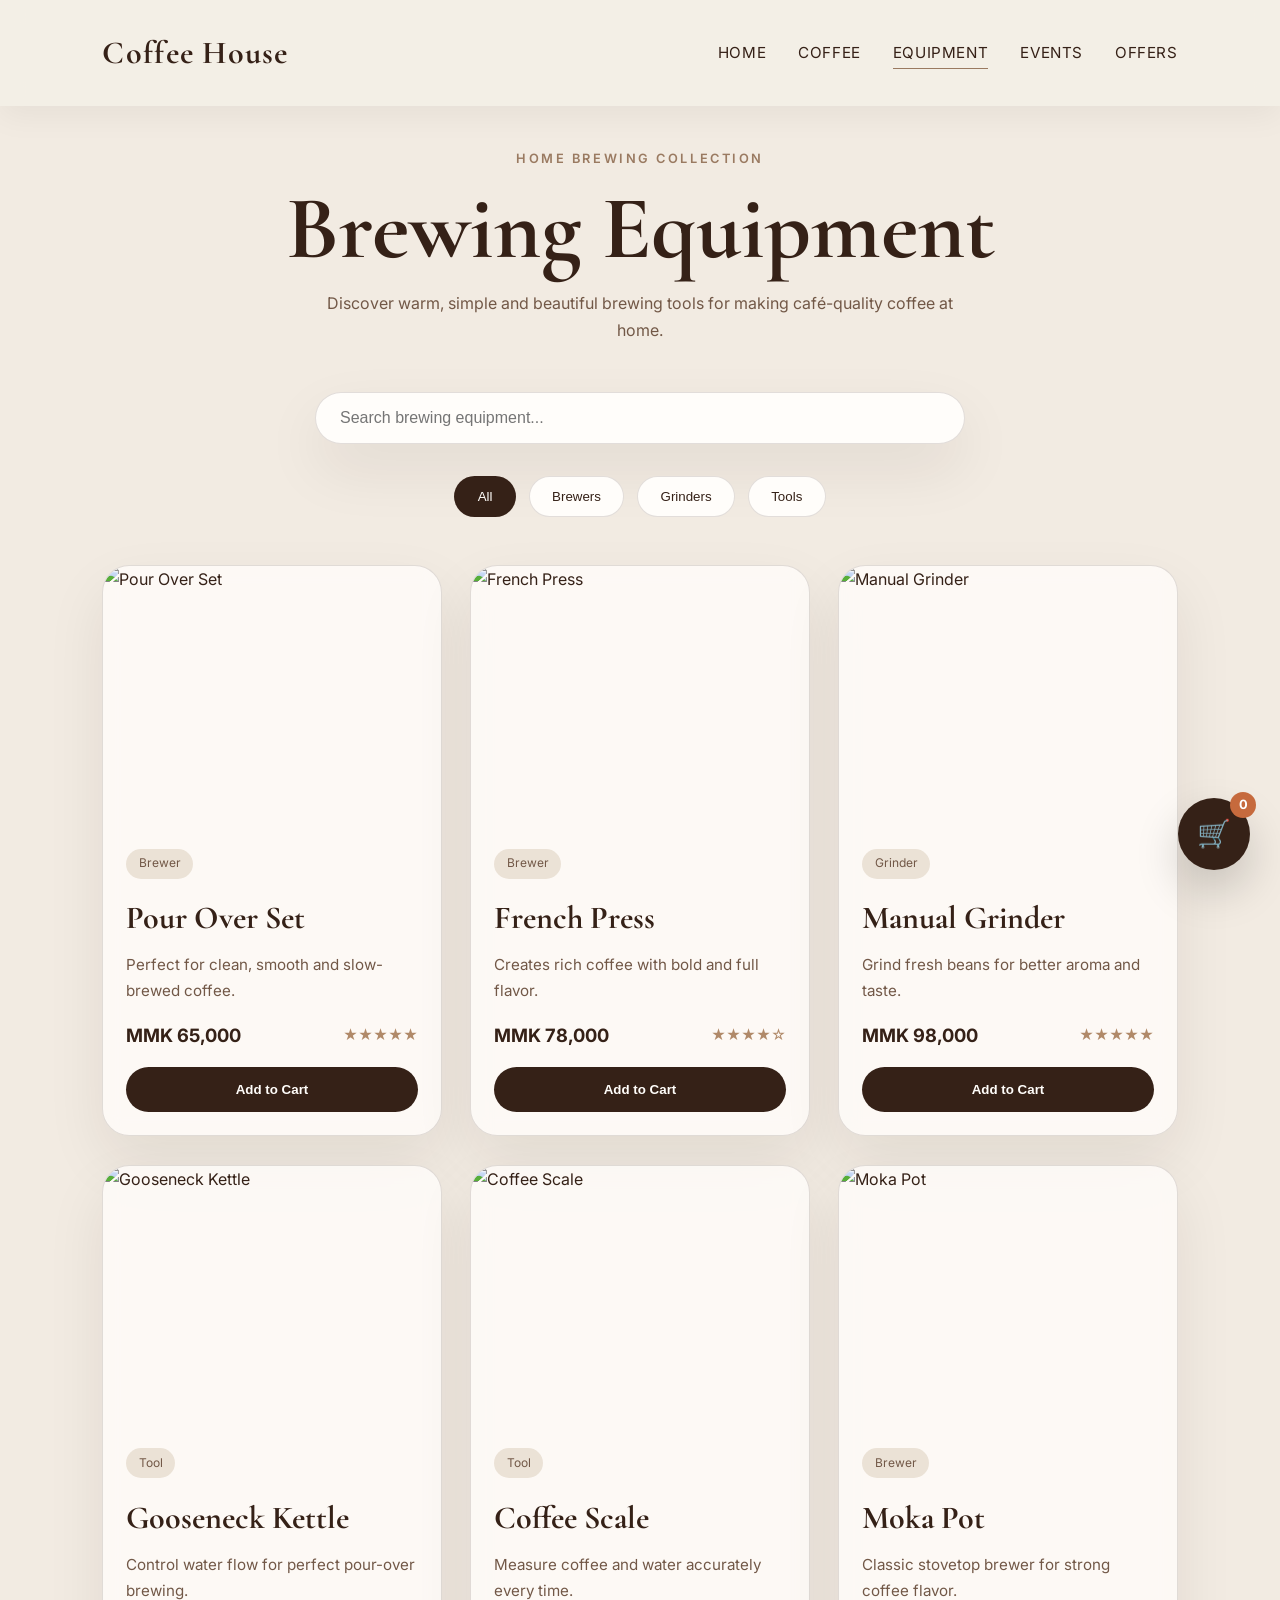
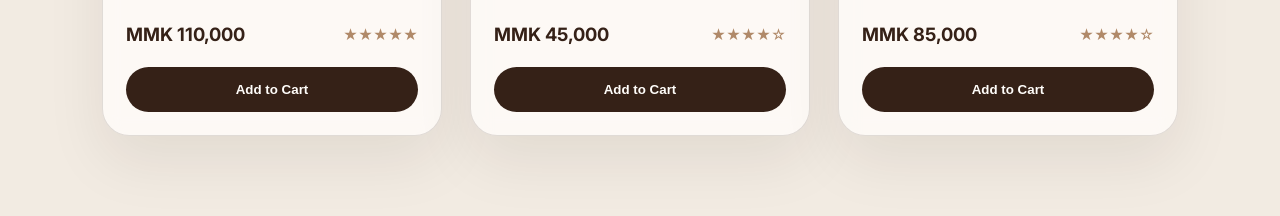
==== commit 9b3eea75: "Update coffee shop pages" ====
--- a/brewing3.html
+++ b/brewing3.html
@@ -26,10 +26,9 @@
 
           <li><a href="cs2.html">Coffee</a></li>
 
-          <li><a href="brewing3.html" class="active">Equipment</a></li>
+          <li class="active"><a href="brewing3.html">Equipment</a></li>
 
           <li><a href="eventWorkshopC.html">Events</a></li>
-          <li><a href="shpcc.html">Cart</a></li>
 
           <li><a href="offers.html">Offers</a></li>
         </ul>
@@ -91,7 +90,7 @@
           stars: "★★★★★",
           description: "Perfect for clean, smooth and slow-brewed coffee.",
           image:
-            "https://images.unsplash.com/photo-1517705008128-361805f42e86?w=900",
+            "https://images.unsplash.com/photo-1743677131349-0e4832394fec?q=80&w=900&auto=format&fit=crop",
         },
         {
           name: "French Press",
@@ -101,7 +100,7 @@
           stars: "★★★★☆",
           description: "Creates rich coffee with bold and full flavor.",
           image:
-            "https://images.unsplash.com/photo-1509042239860-f550ce710b93?w=900",
+            "https://images.unsplash.com/photo-1639906512494-dd4a536abc4e?q=80&w=900&auto=format&fit=crop",
         },
         {
           name: "Manual Grinder",
@@ -111,7 +110,7 @@
           stars: "★★★★★",
           description: "Grind fresh beans for better aroma and taste.",
           image:
-            "https://images.unsplash.com/photo-1447933601403-0c6688de566e?w=900",
+            "https://images.unsplash.com/photo-1646346834998-5b610ec21d12?q=80&w=900&auto=format&fit=crop",
         },
         {
           name: "Gooseneck Kettle",
@@ -121,7 +120,7 @@
           stars: "★★★★★",
           description: "Control water flow for perfect pour-over brewing.",
           image:
-            "https://images.unsplash.com/photo-1495474472287-4d71bcdd2085?w=900",
+            "https://images.unsplash.com/photo-1592417766326-088bf3da80c5?q=80&w=900&auto=format&fit=crop",
         },
         {
           name: "Coffee Scale",
@@ -131,7 +130,7 @@
           stars: "★★★★☆",
           description: "Measure coffee and water accurately every time.",
           image:
-            "https://images.unsplash.com/photo-1498804103079-a6351b050096?w=900",
+            "https://images.unsplash.com/photo-1581446974083-41ed1a460587?q=80&w=900&auto=format&fit=crop",
         },
         {
           name: "Moka Pot",
@@ -141,7 +140,7 @@
           stars: "★★★★☆",
           description: "Classic stovetop brewer for strong coffee flavor.",
           image:
-            "https://images.unsplash.com/photo-1522992319-0365e5f11656?w=900",
+            "https://images.unsplash.com/photo-1528402041550-b16e40dd8b81?q=80&w=900&auto=format&fit=crop",
         },
       ];
 
@@ -180,6 +179,10 @@
 
       cartCountText.textContent = cartCount;
 
+      cartBox.addEventListener("click", () => {
+        window.location.href = "shpcc.html";
+      });
+
       // ADD TO CART
       buttons.forEach((button) => {
         button.addEventListener("click", function () {
--- a/style2.css
+++ b/style2.css
@@ -1,19 +1,16 @@
 :root {
   --bg: #f2ebe2;
-
   --surface: #ebe2d6;
-  --brown: #2f1d14;
-  --soft: #74604f;
-  --accent: #94765f;
-
-  --line: rgba(47, 29, 20, 0.12);
-  --white: #fffdfa;
-  --shadow: 0 25px 60px rgba(42, 24, 15, 0.08);
   --brown: #352117;
   --soft: #725847;
   --accent: #9a7a61;
   --line: rgba(53, 33, 23, 0.14);
+  --border: var(--line);
+  --primary: var(--brown);
+  --muted: var(--soft);
+  --text: var(--brown);
   --white: #fffdfa;
+  --shadow: 0 25px 60px rgba(42, 24, 15, 0.08);
   --transition: 0.45s ease;
 }
 
@@ -25,7 +22,8 @@
 }
 
 .home,
-.cs {
+.cs,
+.wkshop {
   font-family: "Inter", sans-serif;
   background: var(--bg);
   color: var(--text);
@@ -44,11 +42,13 @@
   color: inherit;
 }
 
-.home section {
+.home section,
+.wkshop section {
   padding: 6rem 8%;
 }
 
-.home .section-title {
+.home .section-title,
+.wkshop .section-title {
   font-family: "Cormorant Garamond", serif;
   font-size: clamp(2.5rem, 5vw, 4.5rem);
   line-height: 0.95;
@@ -58,7 +58,8 @@
   max-width: 700px;
 }
 
-.home .section-description {
+.home .section-description,
+.wkshop .section-description {
   color: var(--muted);
   line-height: 1.8;
   max-width: 650px;
@@ -188,24 +189,24 @@
 .home .btn {
   padding: 1rem 1.8rem;
   border-radius: 999px;
-  border: 1px solid var(--primary);
+  border: 1px solid var(--accent);
   transition: 0.35s ease;
   cursor: pointer;
   font-size: 0.95rem;
 }
 
 .home .btn-primary {
-  background: var(--primary);
+  background: var(--accent);
   color: #fff;
 }
 
 .home .btn-primary:hover {
   background: transparent;
-  color: var(--primary);
+  color: var(--brown);
 }
 
 .home .btn-secondary:hover {
-  background: var(--primary);
+  background: var(--accent);
   color: #fff;
 }
 
@@ -330,14 +331,16 @@
 
 /* EXPERIENCE */
 
-.home .experience-grid {
+.home .experience-grid,
+.wkshop .experience-grid {
   margin-top: 4rem;
   display: grid;
   grid-template-columns: repeat(3, 1fr);
   gap: 2rem;
 }
 
-.home .experience-card {
+.home .experience-card,
+.wkshop .experience-card {
   background: rgba(255, 255, 255, 0.65);
   border: 1px solid var(--border);
   border-radius: 28px;
@@ -345,33 +348,102 @@
   transition: transform 0.4s ease;
 }
 
-.home .experience-card:hover {
+.home .experience-card:hover,
+.wkshop .experience-card:hover {
   transform: translateY(-10px);
 }
 
-.home .experience-card img {
+.home .experience-card img,
+.wkshop .experience-card img {
   height: 320px;
 }
 
-.home .experience-card-content {
+.home .experience-card-content,
+.wkshop .experience-card-content {
   padding: 2rem;
 }
 
-.home .experience-card h4 {
+.home .experience-card h4,
+.wkshop .experience-card h4 {
   font-family: "Cormorant Garamond", serif;
   font-size: 2rem;
   margin-bottom: 0.7rem;
   color: var(--primary);
 }
 
-.home .experience-card p {
+.home .experience-card p,
+.wkshop .experience-card p {
   color: var(--muted);
   line-height: 1.8;
 }
 
+/* WORKSHOP REGISTER */
+
+.wkshop .workshop-experience-grid {
+  margin-bottom: 4rem;
+}
+
+.wkshop .register-card {
+  background: rgba(255, 255, 255, 0.72);
+  border: 1px solid var(--border);
+  border-radius: 32px;
+  overflow: hidden;
+  display: grid;
+  grid-template-columns: 1fr 1fr;
+  box-shadow: var(--shadow);
+}
+
+.wkshop .register-content {
+  padding: 4rem;
+}
+
+.wkshop .register-title {
+  font-size: clamp(2.5rem, 4vw, 4rem);
+  margin-bottom: 1rem;
+}
+
+.wkshop .register-description {
+  margin-bottom: 2rem;
+}
+
+.wkshop .register-form {
+  display: flex;
+  flex-direction: column;
+  gap: 1rem;
+}
+
+.wkshop .register-form input {
+  padding: 1rem 1.2rem;
+  border-radius: 999px;
+  border: 1px solid var(--border);
+  background: transparent;
+  outline: none;
+}
+
+.wkshop .register-form button {
+  padding: 1rem;
+  border: none;
+  border-radius: 999px;
+  background: var(--primary);
+  color: #fff;
+  cursor: pointer;
+  transition: 0.35s ease;
+}
+
+.wkshop .register-form button:hover {
+  transform: translateY(-3px);
+}
+
+.wkshop .register-image img {
+  height: 100%;
+  min-height: 620px;
+  object-fit: cover;
+}
+
 /* NEWSLETTER */
 
-.home .newsletter {
+.home .newsletter,
+.wkshop .newsletter {
   display: grid;
   grid-template-columns: 1fr 1fr;
   align-items: center;
@@ -383,29 +455,34 @@
   overflow: hidden;
 }
 
-.home .newsletter-content {
+.home .newsletter-content,
+.wkshop .newsletter-content {
   padding: 4rem;
 }
 
-.home .newsletter-content h2 {
+.home .newsletter-content h2,
+.wkshop .newsletter-content h2 {
   font-family: "Cormorant Garamond", serif;
   font-size: clamp(3rem, 5vw, 5rem);
   margin-bottom: 1rem;
 }
 
-.home .newsletter-content p {
+.home .newsletter-content p,
+.wkshop .newsletter-content p {
   color: rgba(255, 255, 255, 0.72);
   line-height: 1.8;
   margin-bottom: 2rem;
 }
 
-.home .newsletter form {
+.home .newsletter form,
+.wkshop .newsletter form {
   display: flex;
   gap: 1rem;
   flex-wrap: wrap;
 }
 
-.home .newsletter input {
+.home .newsletter input,
+.wkshop .newsletter input {
   flex: 1;
   min-width: 240px;
   padding: 1rem 1.2rem;
@@ -414,7 +491,8 @@
   outline: none;
 }
 
-.home .newsletter button {
+.home .newsletter button,
+.wkshop .newsletter button {
   padding: 1rem 1.6rem;
   border-radius: 999px;
   border: none;
@@ -424,30 +502,38 @@
   transition: 0.35s ease;
 }
 
-.home .newsletter button:hover {
+.home .newsletter button:hover,
+.wkshop .newsletter button:hover {
   transform: translateY(-3px);
 }
 
-.home .newsletter img {
+.home .newsletter img,
+.wkshop .newsletter img {
   height: 100%;
   min-height: 500px;
 }
 
 /* FOOTER */
 
-.home footer {
+.home footer,
+.wkshop footer,
+.offers footer {
   padding: 5rem 8% 3rem;
   border-top: 1px solid var(--border);
 }
 
-.home .footer-grid {
+.home .footer-grid,
+.wkshop .footer-grid,
+.offers .footer-grid {
   display: grid;
   grid-template-columns: 1.2fr 1fr 1fr;
   gap: 3rem;
   margin-bottom: 3rem;
 }
 
-.home .footer-brand h3 {
+.home .footer-brand h3,
+.wkshop .footer-brand h3,
+.offers .footer-brand h3 {
   font-family: "Cormorant Garamond", serif;
   font-size: 2.5rem;
   margin-bottom: 1rem;
@@ -456,18 +542,28 @@
 
 .home .footer-brand p,
 .home .footer-links a,
-.home .footer-contact p {
+.home .footer-contact p,
+.wkshop .footer-brand p,
+.wkshop .footer-links a,
+.wkshop .footer-contact p,
+.offers .footer-brand p,
+.offers .footer-links a,
+.offers .footer-contact p {
   color: var(--muted);
   line-height: 2;
 }
 
-.home .footer-links {
+.home .footer-links,
+.wkshop .footer-links,
+.offers .footer-links {
   display: flex;
   flex-direction: column;
   gap: 0.8rem;
 }
 
-.home .footer-bottom {
+.home .footer-bottom,
+.wkshop .footer-bottom,
+.offers .footer-bottom {
   padding-top: 2rem;
   border-top: 1px solid var(--border);
   color: var(--muted);
@@ -479,7 +575,8 @@
 
 /* MODAL */
 
-.home .modal {
+.home .modal,
+.wkshop .modal {
   position: fixed;
   inset: 0;
   background: rgba(18, 12, 8, 0.72);
@@ -493,12 +590,14 @@
   padding: 1.5rem;
 }
 
-.home .modal.active {
+.home .modal.active,
+.wkshop .modal.active {
   opacity: 1;
   pointer-events: auto;
 }
 
-.home .modal-content {
+.home .modal-content,
+.wkshop .modal-content {
   background: var(--bg);
   border-radius: 28px;
   overflow: hidden;
@@ -509,19 +608,22 @@
   position: relative;
 }
 
-.home .modal-content img {
+.home .modal-content img,
+.wkshop .modal-content img {
   height: 100%;
   min-height: 500px;
 }
 
-.home .modal-info {
+.home .modal-info,
+.wkshop .modal-info {
   padding: 4rem;
   display: flex;
   flex-direction: column;
   justify-content: center;
 }
 
-.home .modal-info h2 {
+.home .modal-info h2,
+.wkshop .modal-info h2 {
   font-family: "Cormorant Garamond", serif;
   font-size: 4rem;
   line-height: 0.95;
@@ -529,13 +631,15 @@
   color: var(--primary);
 }
 
-.home .modal-info p {
+.home .modal-info p,
+.wkshop .modal-info p {
   color: var(--muted);
   line-height: 1.8;
   margin-bottom: 2rem;
 }
 
-.home .modal-info input {
+.home .modal-info input,
+.wkshop .modal-info input {
   width: 100%;
   padding: 1rem 1.2rem;
   border-radius: 999px;
@@ -545,7 +649,8 @@
   background: transparent;
 }
 
-.home .modal-info button {
+.home .modal-info button,
+.wkshop .modal-info button {
   padding: 1rem;
   border: none;
   border-radius: 999px;
@@ -554,7 +659,8 @@
   cursor: pointer;
 }
 
-.home .close-modal {
+.home .close-modal,
+.wkshop .close-modal {
   position: absolute;
   top: 20px;
   right: 24px;
@@ -565,13 +671,15 @@
 
 /* ANIMATION */
 
-.home .reveal {
+.home .reveal,
+.wkshop .reveal {
   opacity: 0;
   transform: translateY(50px);
   transition: all 1s ease;
 }
 
-.home .reveal.active {
+.home .reveal.active,
+.wkshop .reveal.active {
   opacity: 1;
   transform: translateY(0);
 }
@@ -589,7 +697,11 @@
   .home .hero,
   .home .story,
   .home .newsletter,
-  .home .modal-content {
+  .home .modal-content,
+  .wkshop .hero,
+  .wkshop .story,
+  .wkshop .newsletter,
+  .wkshop .modal-content {
     grid-template-columns: 1fr;
   }
 
@@ -598,7 +710,10 @@
   }
 
   .home .experience-grid,
-  .home .footer-grid {
+  .home .footer-grid,
+  .wkshop .experience-grid,
+  .wkshop .footer-grid,
+  .wkshop .register-card {
     grid-template-columns: 1fr 1fr;
   }
 
@@ -608,15 +723,18 @@
 }
 
 @media (max-width: 768px) {
-  .home section {
+  .home section,
+  .wkshop section {
     padding: 5rem 6%;
   }
 
-  .home nav {
+  .home nav,
+  .wkshop nav {
     padding: 1.4rem 6%;
   }
 
-  .home .nav-links {
+  .home .nav-links,
+  .wkshop .nav-links {
     position: absolute;
     top: 100%;
     right: 6%;
@@ -631,13 +749,15 @@
     transition: 0.3s ease;
   }
 
-  .home .nav-links.active {
+  .home .nav-links.active,
+  .wkshop .nav-links.active {
     opacity: 1;
     pointer-events: auto;
     transform: translateY(0);
   }
 
-  .home .menu-btn {
+  .home .menu-btn,
+  .wkshop .menu-btn {
     display: block;
   }
 
@@ -658,20 +778,28 @@
   }
 
   .home .experience-grid,
-  .home .footer-grid {
+  .home .footer-grid,
+  .wkshop .experience-grid,
+  .wkshop .footer-grid,
+  .wkshop .register-card {
     grid-template-columns: 1fr;
   }
 
-  .home .newsletter {
+  .home .newsletter,
+  .wkshop .newsletter {
     margin: 0 6% 5rem;
   }
 
   .home .newsletter-content,
-  .home .modal-info {
+  .home .modal-info,
+  .wkshop .register-content,
+  .wkshop .newsletter-content,
+  .wkshop .modal-info {
     padding: 3rem 2rem;
   }
 
-  .home .modal-content img {
+  .home .modal-content img,
+  .wkshop .modal-content img {
     display: none;
   }
 }
@@ -1194,368 +1322,7 @@
   }
 }
 
-/* work shop ........................................................................................................................................... */
-
-/* RESET */
-.wkshop * {
-  margin: 0;
-  padding: 0;
-  box-sizing: border-box;
-}
-
-.wkshop {
-  font-family: "Inter", sans-serif;
-  background: var(--bg);
-  color: var(--text);
-  overflow-x: hidden;
-}
-
-.wkshop img {
-  width: 100%;
-  display: block;
-  object-fit: cover;
-}
-
-.wkshop a {
-  text-decoration: none;
-  color: inherit;
-}
-
-/* LAYOUT */
-.wkshop section {
-  padding: 6rem 8%;
-}
-
-/* TYPOGRAPHY */
-.wkshop .section-title {
-  font-family: "Cormorant Garamond", serif;
-  font-size: clamp(2.5rem, 5vw, 4.5rem);
-  line-height: 0.95;
-  margin-bottom: 1.2rem;
-  color: var(--primary);
-  font-weight: 600;
-  max-width: 700px;
-}
-
-.wkshop .section-description {
-  color: var(--muted);
-  line-height: 1.8;
-  max-width: 650px;
-  font-size: 1rem;
-}
-
-/* NAVBAR */
-.wkshop header {
-  position: fixed;
-  top: 0;
-  left: 0;
-  width: 100%;
-  z-index: 999;
-  transition: 0.4s ease;
-}
-
-.wkshop header.scrolled {
-  background: rgba(244, 239, 231, 0.92);
-  backdrop-filter: blur(12px);
-  box-shadow: 0 10px 30px rgba(0, 0, 0, 0.05);
-}
-
-.wkshop nav {
-  display: flex;
-  justify-content: space-between;
-  align-items: center;
-  padding: 1.6rem 8%;
-}
-
-.wkshop .logo {
-  font-family: "Cormorant Garamond", serif;
-  font-size: 2rem;
-  font-weight: 700;
-  letter-spacing: 0.04em;
-  color: var(--primary);
-}
-
-.wkshop .nav-links {
-  display: flex;
-  gap: 2rem;
-  list-style: none;
-}
-
-.wkshop .nav-links a {
-  position: relative;
-  font-size: 0.95rem;
-  color: var(--primary);
-  letter-spacing: 0.04em;
-  text-transform: uppercase;
-  padding-bottom: 0.4rem;
-}
-
-.wkshop .nav-links a::after {
-  content: "";
-  position: absolute;
-  bottom: 0;
-  left: 0;
-  width: 0;
-  height: 1px;
-  background: var(--accent);
-  transition: width 0.35s ease;
-}
-
-.wkshop .nav-links a:hover::after {
-  width: 100%;
-}
-
-.wkshop .menu-btn {
-  display: none;
-  font-size: 2rem;
-  cursor: pointer;
-  color: var(--primary);
-}
-
-/* EXPERIENCE */
-.wkshop .experience-grid {
-  margin-top: 4rem;
-  display: grid;
-  grid-template-columns: repeat(3, 1fr);
-  gap: 2rem;
-}
-
-.wkshop .experience-card {
-  background: rgba(255, 255, 255, 0.65);
-  border: 1px solid var(--border);
-  border-radius: 28px;
-  overflow: hidden;
-  transition: transform 0.4s ease;
-}
-
-.wkshop .experience-card:hover {
-  transform: translateY(-10px);
-}
-
-.wkshop .experience-card img {
-  height: 320px;
-}
-
-.wkshop .experience-card-content {
-  padding: 2rem;
-}
-
-.wkshop .experience-card h4 {
-  font-family: "Cormorant Garamond", serif;
-  font-size: 2rem;
-  margin-bottom: 0.7rem;
-  color: var(--primary);
-}
-
-.wkshop .experience-card p {
-  color: var(--muted);
-  line-height: 1.8;
-}
-
-/* NEWSLETTER */
-.wkshop .newsletter {
-  display: grid;
-  grid-template-columns: 1fr 1fr;
-  align-items: center;
-  gap: 3rem;
-  background: var(--soft);
-  color: #fff;
-  border-radius: 32px;
-  margin: 0 8% 6rem;
-  overflow: hidden;
-}
-
-.wkshop .newsletter-content {
-  padding: 4rem;
-}
-
-.wkshop .newsletter-content h2 {
-  font-family: "Cormorant Garamond", serif;
-  font-size: clamp(3rem, 5vw, 5rem);
-  margin-bottom: 1rem;
-}
-
-.wkshop .newsletter-content p {
-  color: rgba(255, 255, 255, 0.72);
-  line-height: 1.8;
-  margin-bottom: 2rem;
-}
-
-.wkshop .newsletter form {
-  display: flex;
-  gap: 1rem;
-  flex-wrap: wrap;
-}
-
-.wkshop .newsletter input {
-  flex: 1;
-  min-width: 240px;
-  padding: 1rem 1.2rem;
-  border-radius: 999px;
-  border: none;
-  outline: none;
-}
-
-.wkshop .newsletter button {
-  padding: 1rem 1.6rem;
-  border-radius: 999px;
-  border: none;
-  background: var(--accent);
-  color: #fff;
-  cursor: pointer;
-  transition: 0.35s ease;
-}
-
-.wkshop .newsletter button:hover {
-  transform: translateY(-3px);
-}
-
-.wkshop .newsletter img {
-  height: 100%;
-  min-height: 500px;
-}
-
-/* FOOTER */
-.wkshop footer {
-  padding: 5rem 8% 3rem;
-  border-top: 1px solid var(--border);
-}
-
-.wkshop .footer-grid {
-  display: grid;
-  grid-template-columns: 1.2fr 1fr 1fr;
-  gap: 3rem;
-  margin-bottom: 3rem;
-}
-
-.wkshop .footer-brand h3 {
-  font-family: "Cormorant Garamond", serif;
-  font-size: 2.5rem;
-  margin-bottom: 1rem;
-  color: var(--primary);
-}
-
-.wkshop .footer-brand p,
-.wkshop .footer-links a,
-.wkshop .footer-contact p {
-  color: var(--muted);
-  line-height: 2;
-}
-
-.wkshop .footer-links {
-  display: flex;
-  flex-direction: column;
-  gap: 0.8rem;
-}
-
-.wkshop .footer-bottom {
-  padding-top: 2rem;
-  border-top: 1px solid var(--border);
-  color: var(--muted);
-  display: flex;
-  justify-content: space-between;
-  flex-wrap: wrap;
-  gap: 1rem;
-}
-
-/* MODAL */
-.wkshop .modal {
-  position: fixed;
-  inset: 0;
-  background: rgba(18, 12, 8, 0.72);
-  display: flex;
-  align-items: center;
-  justify-content: center;
-  z-index: 10000;
-  opacity: 0;
-  pointer-events: none;
-  transition: 0.4s ease;
-  padding: 1.5rem;
-}
-
-.wkshop .modal.active {
-  opacity: 1;
-  pointer-events: auto;
-}
-
-.wkshop .modal-content {
-  background: var(--bg);
-  border-radius: 28px;
-  overflow: hidden;
-  display: grid;
-  grid-template-columns: 1fr 1fr;
-  max-width: 950px;
-  width: 100%;
-  position: relative;
-}
-
-.wkshop .modal-content img {
-  height: 100%;
-  min-height: 500px;
-}
-
-.wkshop .modal-info {
-  padding: 4rem;
-  display: flex;
-  flex-direction: column;
-  justify-content: center;
-}
-
-.wkshop .modal-info h2 {
-  font-family: "Cormorant Garamond", serif;
-  font-size: 4rem;
-  line-height: 0.95;
-  margin-bottom: 1.5rem;
-  color: var(--primary);
-}
-
-.wkshop .modal-info p {
-  color: var(--muted);
-  line-height: 1.8;
-  margin-bottom: 2rem;
-}
-
-.wkshop .modal-info input {
-  width: 100%;
-  padding: 1rem 1.2rem;
-  border-radius: 999px;
-  border: 1px solid var(--border);
-  margin-bottom: 1rem;
-  outline: none;
-  background: transparent;
-}
-
-.wkshop .modal-info button {
-  padding: 1rem;
-  border: none;
-  border-radius: 999px;
-  background: var(--primary);
-  color: #fff;
-  cursor: pointer;
-}
-
-.wkshop .close-modal {
-  position: absolute;
-  top: 20px;
-  right: 24px;
-  font-size: 2rem;
-  cursor: pointer;
-  color: var(--primary);
-}
-
-/* ANIMATION */
-.wkshop .reveal {
-  opacity: 0;
-  transform: translateY(50px);
-  transition: all 1s ease;
-}
-
-.wkshop .reveal.active {
-  opacity: 1;
-  transform: translateY(0);
-}
-
-/* CONTACT */
+/* work shop contact */
 .contact-section {
   max-width: 1200px;
   margin: auto;
@@ -1637,73 +1404,7 @@
   transform: translateY(-3px);
 }
 
-/* RESPONSIVE */
-@media (max-width: 1100px) {
-  .wkshop .hero,
-  .wkshop .story,
-  .wkshop .newsletter,
-  .wkshop .modal-content {
-    grid-template-columns: 1fr;
-  }
-
-  .wkshop .experience-grid,
-  .wkshop .footer-grid {
-    grid-template-columns: 1fr 1fr;
-  }
-}
-
 @media (max-width: 768px) {
-  .wkshop section {
-    padding: 5rem 6%;
-  }
-
-  .wkshop nav {
-    padding: 1.4rem 6%;
-  }
-
-  .wkshop .nav-links {
-    position: absolute;
-    top: 100%;
-    right: 6%;
-    background: rgba(244, 239, 231, 0.98);
-    flex-direction: column;
-    padding: 1.5rem;
-    border-radius: 20px;
-    box-shadow: var(--shadow);
-    opacity: 0;
-    pointer-events: none;
-    transform: translateY(-10px);
-    transition: 0.3s ease;
-  }
-
-  .wkshop .nav-links.active {
-    opacity: 1;
-    pointer-events: auto;
-    transform: translateY(0);
-  }
-
-  .wkshop .menu-btn {
-    display: block;
-  }
-
-  .wkshop .experience-grid,
-  .wkshop .footer-grid {
-    grid-template-columns: 1fr;
-  }
-
-  .wkshop .newsletter {
-    margin: 0 6% 5rem;
-  }
-
-  .wkshop .newsletter-content,
-  .wkshop .modal-info {
-    padding: 3rem 2rem;
-  }
-
-  .wkshop .modal-content img {
-    display: none;
-  }
-
   .wkshop .contact-section {
     flex-direction: column;
   }
@@ -1779,12 +1480,6 @@
   padding: 18px 6%;
 }
 
-/* .shpcc .nav-inner {
-  display: flex;
-  justify-content: space-between;
-  align-items: center;
-} */
-
 .shpcc .logo {
   font-family: "Cormorant Garamond", serif;
   font-size: 2rem;
@@ -1825,14 +1520,12 @@
   border: 1px solid var(--line);
   padding: 0.6rem 1rem;
   font-size: 0.85rem;
-}
+  margin-left: auto;
+}
+
 .shpcc .nav-inner {
   display: flex;
   align-items: center;
-}
-
-.shpcc .cart-counter {
-  margin-left: auto;
 }
 
 /* HERO */
@@ -1932,7 +1625,6 @@
 }
 
 .shpcc .cart-item:hover {
-  /* transform: translateY(-5px); */
   box-shadow: var(--shadow);
 }
 
@@ -2112,43 +1804,11 @@
 /* brewing section _______----------------------------------------------------------------- */
 
 .br {
-  --bg: #f2ebe2;
-  --surface: #ebe2d6;
-  --brown: #352117;
-  --soft: #725847;
-  --accent: #9a7a61;
-  --line: rgba(53, 33, 23, 0.14);
-  --white: #fffdfa;
-  --shadow: 0 25px 60px rgba(42, 24, 15, 0.08);
-  --transition: 0.45s ease;
-  --primary: #352117;
-  --muted: #725847;
-}
-
-.br * {
-  margin: 0;
-  padding: 0;
-  box-sizing: border-box;
-  scroll-behavior: smooth;
-}
-
-.br {
   font-family: "Inter", sans-serif;
   background: var(--bg);
   color: var(--brown);
   overflow-x: hidden;
   line-height: 1.7;
-}
-
-.br img {
-  width: 100%;
-  display: block;
-  object-fit: cover;
-}
-
-.br a {
-  text-decoration: none;
-  color: inherit;
 }
 
 .br header {
@@ -2163,52 +1823,6 @@
   box-shadow: 0 10px 30px rgba(0, 0, 0, 0.05);
 }
 
-.br nav {
-  display: flex;
-  justify-content: space-between;
-  align-items: center;
-  padding: 1.6rem 8%;
-}
-
-.br .logo {
-  font-family: "Cormorant Garamond", serif;
-  font-size: 2rem;
-  font-weight: 700;
-  letter-spacing: 0.04em;
-  color: var(--primary);
-}
-
-.br .nav-links {
-  display: flex;
-  gap: 2rem;
-  list-style: none;
-}
-
-.br .nav-links a {
-  position: relative;
-  font-size: 0.95rem;
-  color: var(--primary);
-  letter-spacing: 0.04em;
-  text-transform: uppercase;
-  padding-bottom: 0.4rem;
-}
-
-.br .nav-links a::after {
-  content: "";
-  position: absolute;
-  bottom: 0;
-  left: 0;
-  width: 0;
-  height: 1px;
-  background: var(--accent);
-  transition: width 0.35s ease;
-}
-
-.nav-links a:hover::after,
-.br .nav-links li.active a::after {
-  width: 100%;
-}
-
 .br .equipment-page {
   padding: 9rem 8% 5rem;
 }
@@ -2275,7 +1889,7 @@
   transition: var(--transition);
 }
 
-.filter-btn:hover,
+.br .filter-btn:hover,
 .br .filter-btn.active {
   background: var(--brown);
   color: var(--white);
@@ -2536,29 +2150,11 @@
 /* special offers section -------------------------------------------------------------- */
 
 .offers {
-  --primary: #352117;
-  --muted: #725847;
-  --border: rgba(53, 33, 23, 0.14);
   font-family: "Inter", sans-serif;
   background: var(--bg);
   color: var(--primary);
   overflow-x: hidden;
   line-height: 1.7;
-}
-
-.offers * {
-  box-sizing: border-box;
-}
-
-.offers img {
-  width: 100%;
-  display: block;
-  object-fit: cover;
-}
-
-.offers a {
-  color: inherit;
-  text-decoration: none;
 }
 
 .offers .grain {
@@ -2570,71 +2166,9 @@
   z-index: -1;
 }
 
-.offers header {
-  position: fixed;
-  inset: 0 0 auto;
-  width: 100%;
-  z-index: 999;
-  transition: 0.4s ease;
-}
-
-.offers header.scrolled {
-  background: rgba(244, 239, 231, 0.92);
-  backdrop-filter: blur(12px);
-  box-shadow: 0 10px 30px rgba(0, 0, 0, 0.05);
-}
-
-.offers nav {
-  display: flex;
-  justify-content: space-between;
-  align-items: center;
-  padding: 1.6rem 8%;
-}
-
-.offers .logo {
-  font-family: "Cormorant Garamond", serif;
-  font-size: 2rem;
-  font-weight: 700;
-  letter-spacing: 0.04em;
-}
-
-.offers .nav-links {
-  display: flex;
-  gap: 2rem;
-  list-style: none;
-}
-
-.offers .nav-links a {
-  position: relative;
-  font-size: 0.95rem;
-  letter-spacing: 0.04em;
-  text-transform: uppercase;
-  padding-bottom: 0.4rem;
-}
-
-.offers .nav-links a::after {
-  content: "";
-  position: absolute;
-  bottom: 0;
-  left: 0;
-  width: 0;
-  height: 1px;
-  background: var(--accent);
-  transition: width 0.35s ease;
-}
-
-.offers .nav-links a:hover::after,
-.offers .nav-links li.active a::after {
-  width: 100%;
-}
-
 .offers .menu-btn {
-  display: none;
   border: none;
   background: transparent;
-  color: var(--primary);
-  font-size: 2rem;
-  cursor: pointer;
 }
 
 .offers .eyebrow {
@@ -2850,6 +2384,9 @@
 
 .offers .offer-card-content {
   padding: 2rem;
+  display: flex;
+  flex-direction: column;
+  min-height: 360px;
 }
 
 .offers .offer-type {
@@ -2870,12 +2407,6 @@
 .offers .offer-card-content > p:not(.offer-type) {
   color: var(--muted);
   margin-bottom: 1.5rem;
-}
-
-.offers .offer-card-content {
-  display: flex;
-  flex-direction: column;
-  min-height: 360px;
 }
 
 .offers .offer-meta {
@@ -2927,47 +2458,6 @@
 
 .offers .offer-feature img {
   height: 560px;
-}
-
-.offers footer {
-  padding: 5rem 8% 3rem;
-  border-top: 1px solid var(--border);
-}
-
-.offers .footer-grid {
-  display: grid;
-  grid-template-columns: 1.2fr 1fr 1fr;
-  gap: 3rem;
-  margin-bottom: 3rem;
-}
-
-.offers .footer-brand h3 {
-  font-family: "Cormorant Garamond", serif;
-  font-size: 2.5rem;
-  margin-bottom: 1rem;
-}
-
-.offers .footer-brand p,
-.offers .footer-links a,
-.offers .footer-contact p {
-  color: var(--muted);
-  line-height: 2;
-}
-
-.offers .footer-links {
-  display: flex;
-  flex-direction: column;
-  gap: 0.8rem;
-}
-
-.offers .footer-bottom {
-  padding-top: 2rem;
-  border-top: 1px solid var(--border);
-  color: var(--muted);
-  display: flex;
-  justify-content: space-between;
-  flex-wrap: wrap;
-  gap: 1rem;
 }
 
 .offers .reveal {
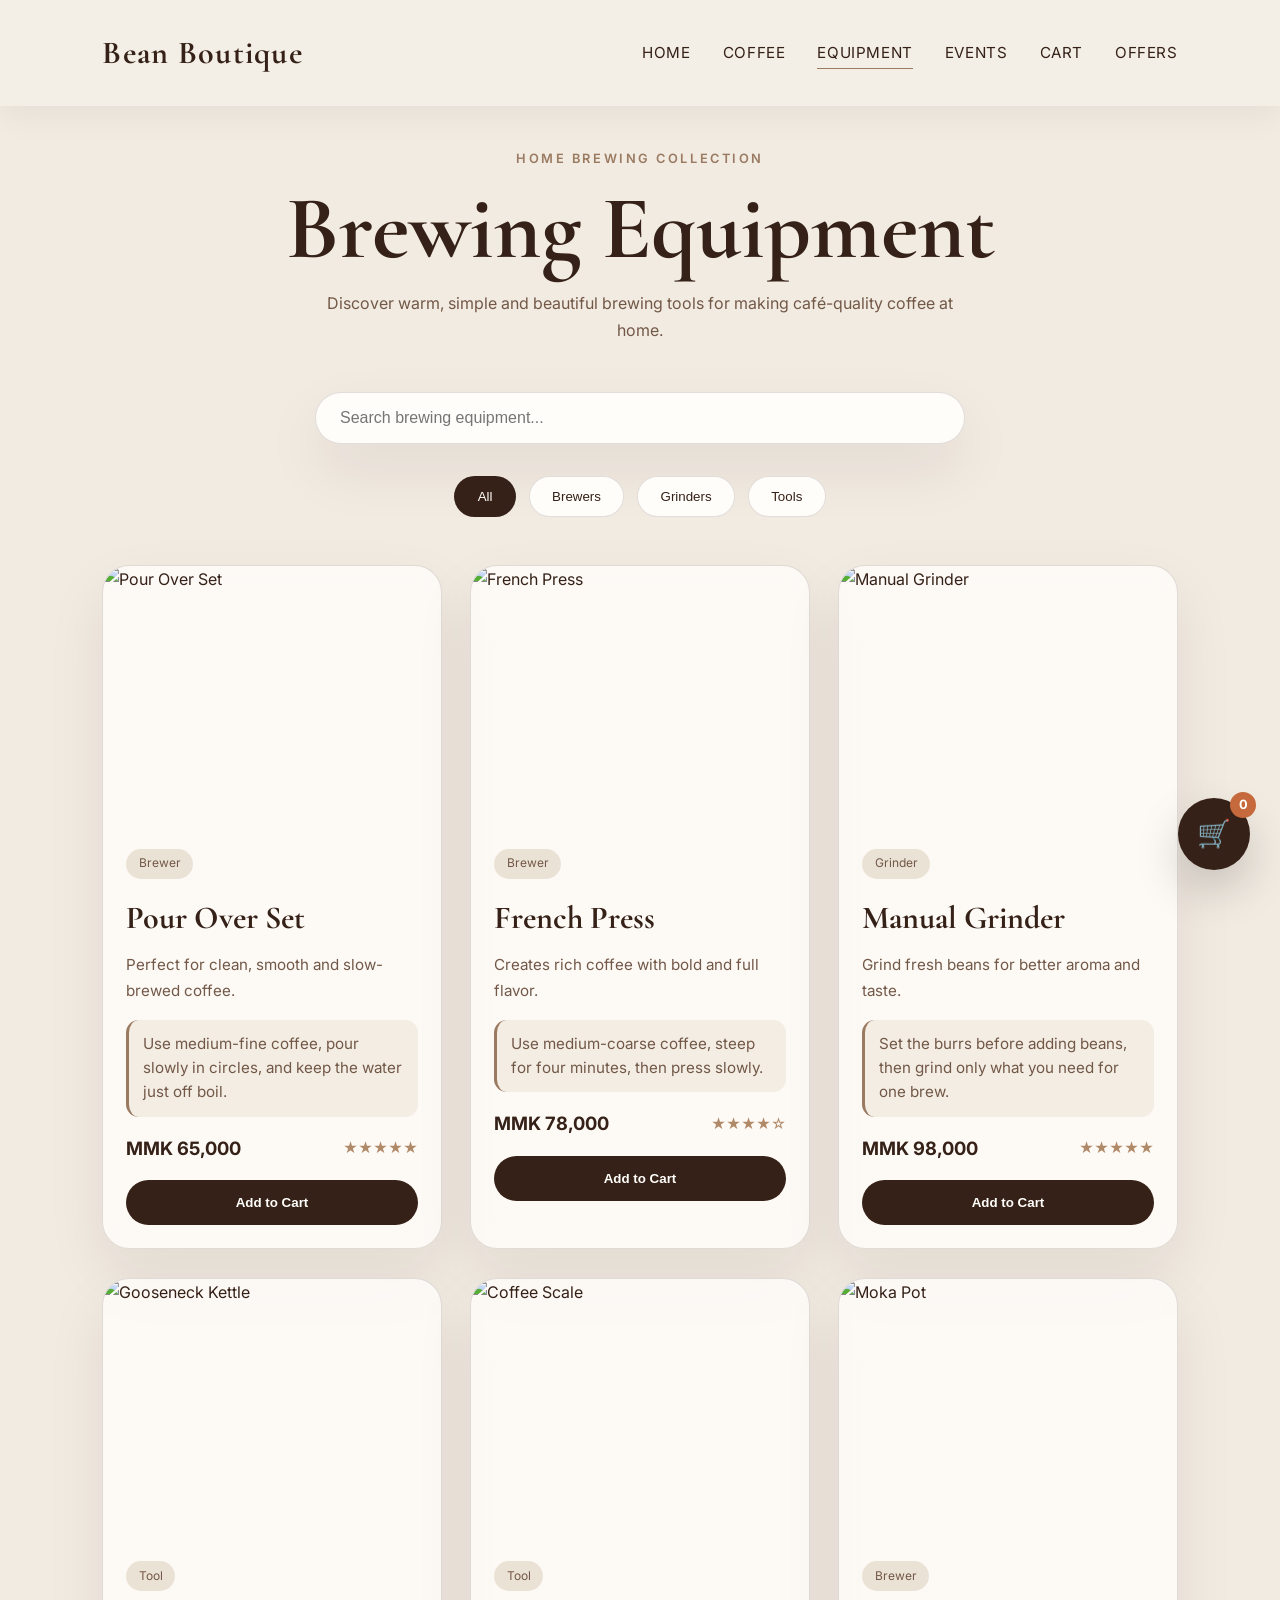
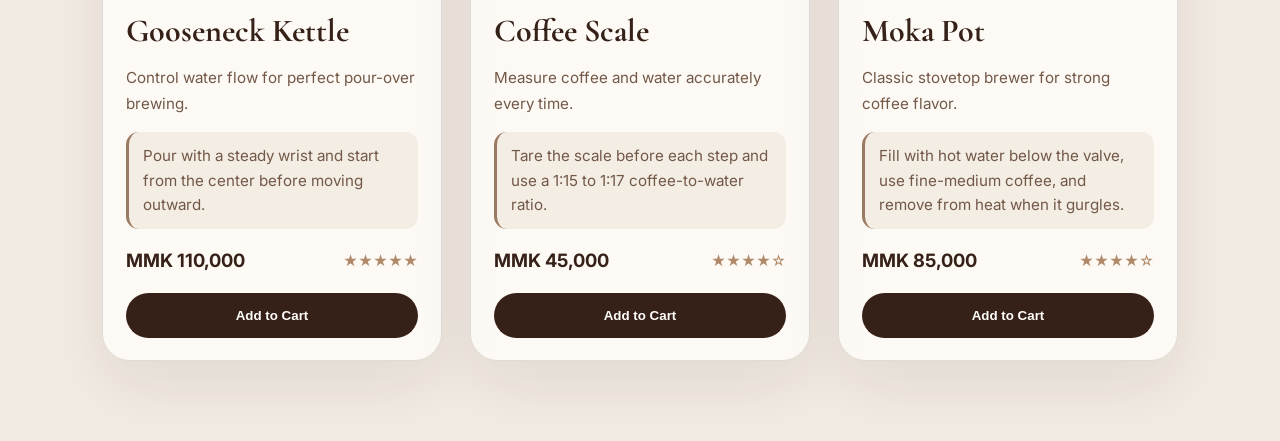
==== commit fe1a86bd: "Update site navigation and cart UX" ====
--- a/brewing3.html
+++ b/brewing3.html
@@ -19,7 +19,7 @@
   <body class="br">
     <header>
       <nav>
-        <div class="logo">Coffee House</div>
+        <div class="logo">Bean Boutique</div>
 
         <ul class="nav-links" id="navLinks">
           <li><a href="Home.html">Home</a></li>
@@ -29,9 +29,21 @@
           <li class="active"><a href="brewing3.html">Equipment</a></li>
 
           <li><a href="eventWorkshopC.html">Events</a></li>
+          <li><a href="shpcc.html">Cart</a></li>
 
           <li><a href="offers.html">Offers</a></li>
         </ul>
+
+        <button
+          type="button"
+          class="menu-btn"
+          id="menuBtn"
+          aria-label="Open navigation"
+          aria-controls="navLinks"
+          aria-expanded="false"
+        >
+          ☰
+        </button>
       </nav>
     </header>
 
@@ -81,6 +93,14 @@
         offset: 80,
       });
 
+      const menuBtn = document.getElementById("menuBtn");
+      const navLinks = document.getElementById("navLinks");
+
+      menuBtn.addEventListener("click", () => {
+        const isOpen = navLinks.classList.toggle("active");
+        menuBtn.setAttribute("aria-expanded", isOpen);
+      });
+
       const equipment = [
         {
           name: "Pour Over Set",
@@ -89,6 +109,7 @@
           price: 65000,
           stars: "★★★★★",
           description: "Perfect for clean, smooth and slow-brewed coffee.",
+          tip: "Use medium-fine coffee, pour slowly in circles, and keep the water just off boil.",
           image:
             "https://images.unsplash.com/photo-1743677131349-0e4832394fec?q=80&w=900&auto=format&fit=crop",
         },
@@ -99,6 +120,7 @@
           price: 78000,
           stars: "★★★★☆",
           description: "Creates rich coffee with bold and full flavor.",
+          tip: "Use medium-coarse coffee, steep for four minutes, then press slowly.",
           image:
             "https://images.unsplash.com/photo-1639906512494-dd4a536abc4e?q=80&w=900&auto=format&fit=crop",
         },
@@ -109,6 +131,7 @@
           price: 98000,
           stars: "★★★★★",
           description: "Grind fresh beans for better aroma and taste.",
+          tip: "Set the burrs before adding beans, then grind only what you need for one brew.",
           image:
             "https://images.unsplash.com/photo-1646346834998-5b610ec21d12?q=80&w=900&auto=format&fit=crop",
         },
@@ -119,6 +142,7 @@
           price: 110000,
           stars: "★★★★★",
           description: "Control water flow for perfect pour-over brewing.",
+          tip: "Pour with a steady wrist and start from the center before moving outward.",
           image:
             "https://images.unsplash.com/photo-1592417766326-088bf3da80c5?q=80&w=900&auto=format&fit=crop",
         },
@@ -129,6 +153,7 @@
           price: 45000,
           stars: "★★★★☆",
           description: "Measure coffee and water accurately every time.",
+          tip: "Tare the scale before each step and use a 1:15 to 1:17 coffee-to-water ratio.",
           image:
             "https://images.unsplash.com/photo-1581446974083-41ed1a460587?q=80&w=900&auto=format&fit=crop",
         },
@@ -139,6 +164,7 @@
           price: 85000,
           stars: "★★★★☆",
           description: "Classic stovetop brewer for strong coffee flavor.",
+          tip: "Fill with hot water below the valve, use fine-medium coffee, and remove from heat when it gurgles.",
           image:
             "https://images.unsplash.com/photo-1528402041550-b16e40dd8b81?q=80&w=900&auto=format&fit=crop",
         },
@@ -154,6 +180,7 @@
 <span class="tag">${item.tag}</span>
 <h3>${item.name}</h3>
 <p>${item.description}</p>
+<p class="usage-tip">${item.tip}</p>
 <div class="price-row">
 <span class="price">MMK ${item.price.toLocaleString()}</span>
 <span class="stars">${item.stars}</span>
--- a/style2.css
+++ b/style2.css
@@ -134,9 +134,13 @@
 
 .menu-btn {
   display: none;
+  border: none;
+  background: transparent;
+  padding: 0;
   font-size: 2rem;
   cursor: pointer;
   color: var(--primary);
+  line-height: 1;
 }
 
 /* HERO */
@@ -409,7 +413,16 @@
 .wkshop .register-form {
   display: flex;
   flex-direction: column;
-  gap: 1rem;
+  gap: 0.6rem;
+}
+
+.wkshop .register-form label {
+  color: var(--primary);
+  font-size: 0.82rem;
+  font-weight: 600;
+  letter-spacing: 0.08em;
+  text-transform: uppercase;
+  margin-left: 1.2rem;
 }
 
 .wkshop .register-form input {
@@ -418,6 +431,7 @@
   border: 1px solid var(--border);
   background: transparent;
   outline: none;
+  margin-bottom: 0.4rem;
 }
 
 .wkshop .register-form button {
@@ -1523,6 +1537,16 @@
   margin-left: auto;
 }
 
+.shpcc .menu-btn {
+  display: none;
+  border: none;
+  background: transparent;
+  color: var(--brown);
+  cursor: pointer;
+  font-size: 2rem;
+  line-height: 1;
+}
+
 .shpcc .nav-inner {
   display: flex;
   align-items: center;
@@ -1610,6 +1634,15 @@
   display: flex;
   flex-direction: column;
   gap: 1.5rem;
+}
+
+.shpcc .empty-cart {
+  background: rgba(255, 255, 255, 0.35);
+  border: 1px solid var(--line);
+  color: var(--soft);
+  padding: 2rem;
+  text-align: center;
+  font-size: 1.05rem;
 }
 
 .shpcc .cart-item {
@@ -1779,7 +1812,33 @@
 
 @media (max-width: 700px) {
   .shpcc .nav-links {
-    display: none;
+    position: absolute;
+    top: 100%;
+    right: 6%;
+    display: flex;
+    flex-direction: column;
+    gap: 1rem;
+    background: rgba(244, 239, 231, 0.98);
+    border: 1px solid var(--line);
+    border-radius: 20px;
+    box-shadow: var(--shadow);
+    margin: 0;
+    padding: 1.5rem;
+    opacity: 0;
+    pointer-events: none;
+    transform: translateY(-10px);
+    transition: 0.3s ease;
+  }
+
+  .shpcc .nav-links.active {
+    opacity: 1;
+    pointer-events: auto;
+    transform: translateY(0);
+  }
+
+  .shpcc .menu-btn {
+    display: block;
+    margin-left: 0.8rem;
   }
 
   .shpcc .cart-item {
@@ -1953,6 +2012,15 @@
   color: var(--soft);
   font-size: 0.95rem;
   margin-bottom: 1rem;
+}
+
+.br .usage-tip {
+  border-left: 3px solid var(--accent);
+  background: rgba(235, 226, 214, 0.55);
+  padding: 0.75rem 0.9rem;
+  border-radius: 0.8rem;
+  font-size: 0.88rem;
+  line-height: 1.6;
 }
 
 .br .price-row {
@@ -2128,7 +2196,31 @@
   }
 
   .br .nav-links {
-    display: none;
+    position: absolute;
+    top: 100%;
+    right: 6%;
+    display: flex;
+    flex-direction: column;
+    gap: 1rem;
+    background: rgba(244, 239, 231, 0.98);
+    border: 1px solid var(--line);
+    border-radius: 20px;
+    box-shadow: var(--shadow);
+    padding: 1.5rem;
+    opacity: 0;
+    pointer-events: none;
+    transform: translateY(-10px);
+    transition: 0.3s ease;
+  }
+
+  .br .nav-links.active {
+    opacity: 1;
+    pointer-events: auto;
+    transform: translateY(0);
+  }
+
+  .br .menu-btn {
+    display: block;
   }
 
   .br .equipment-page {
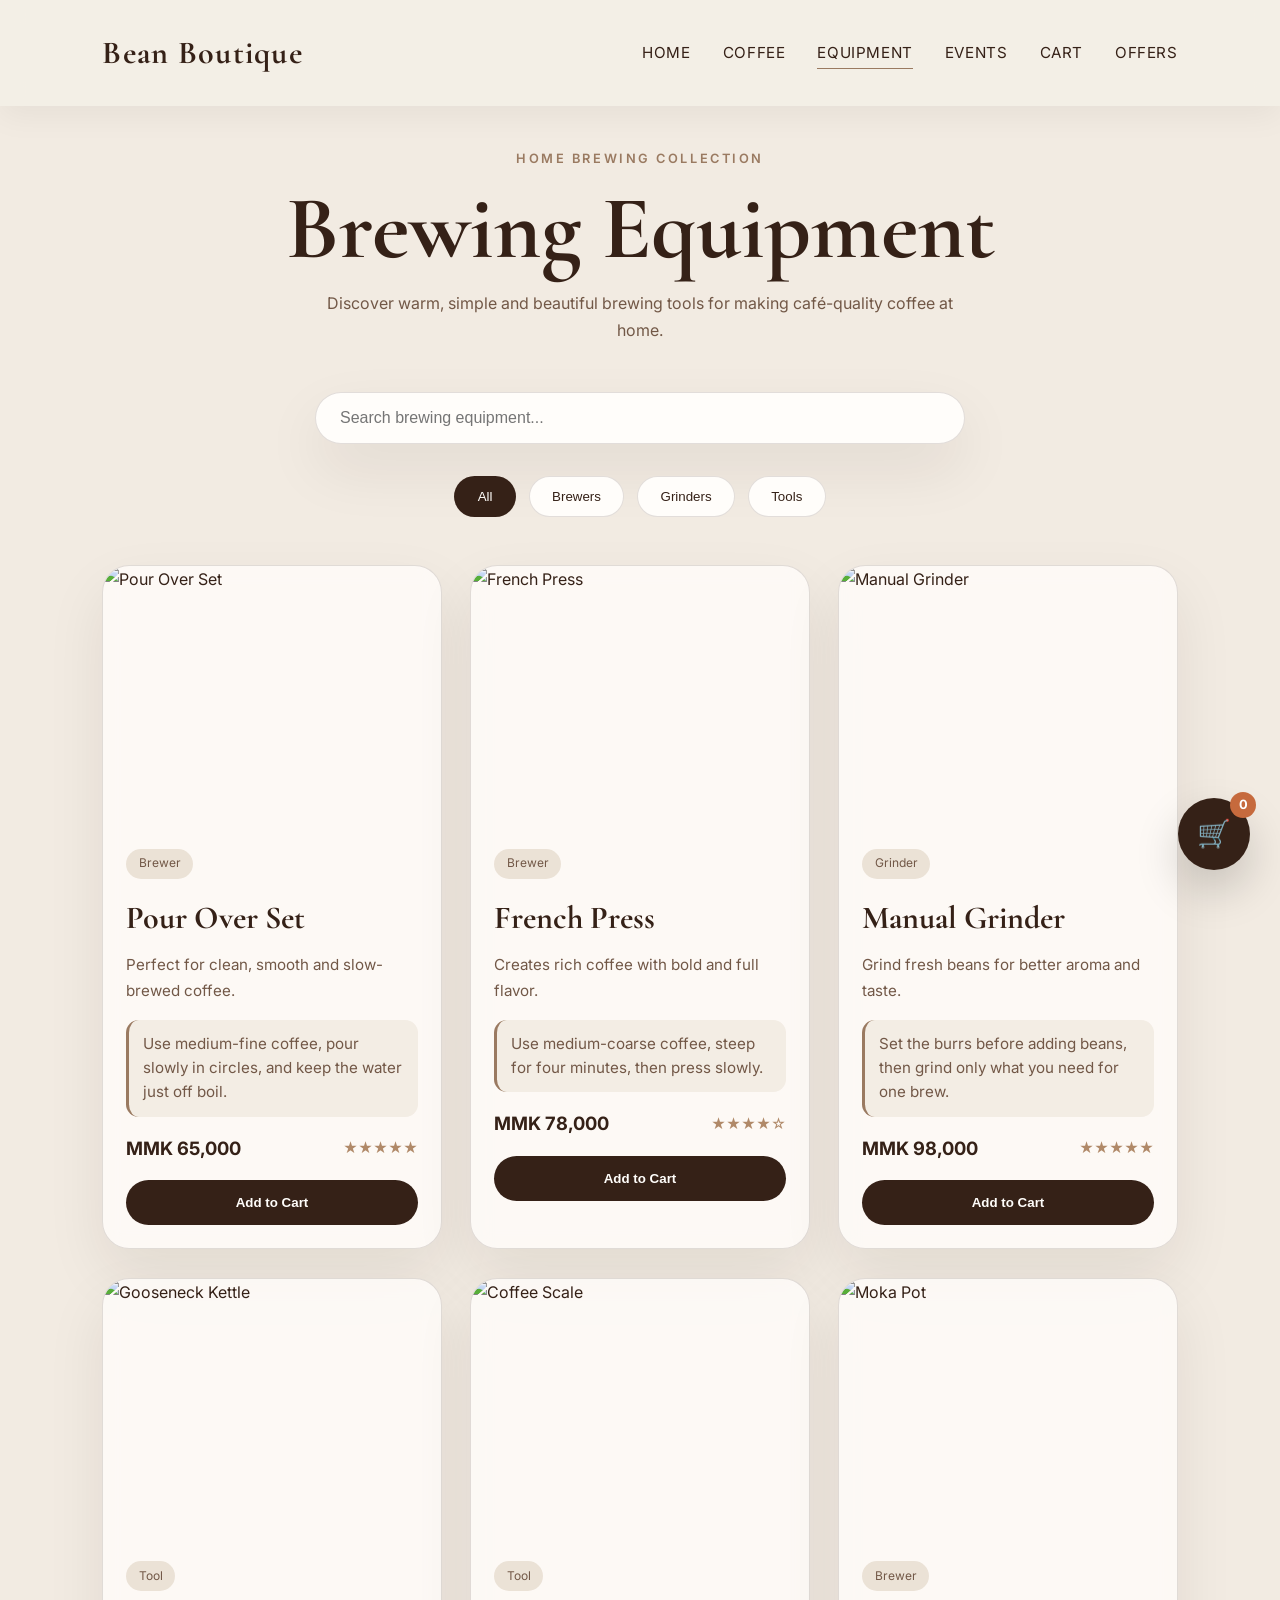
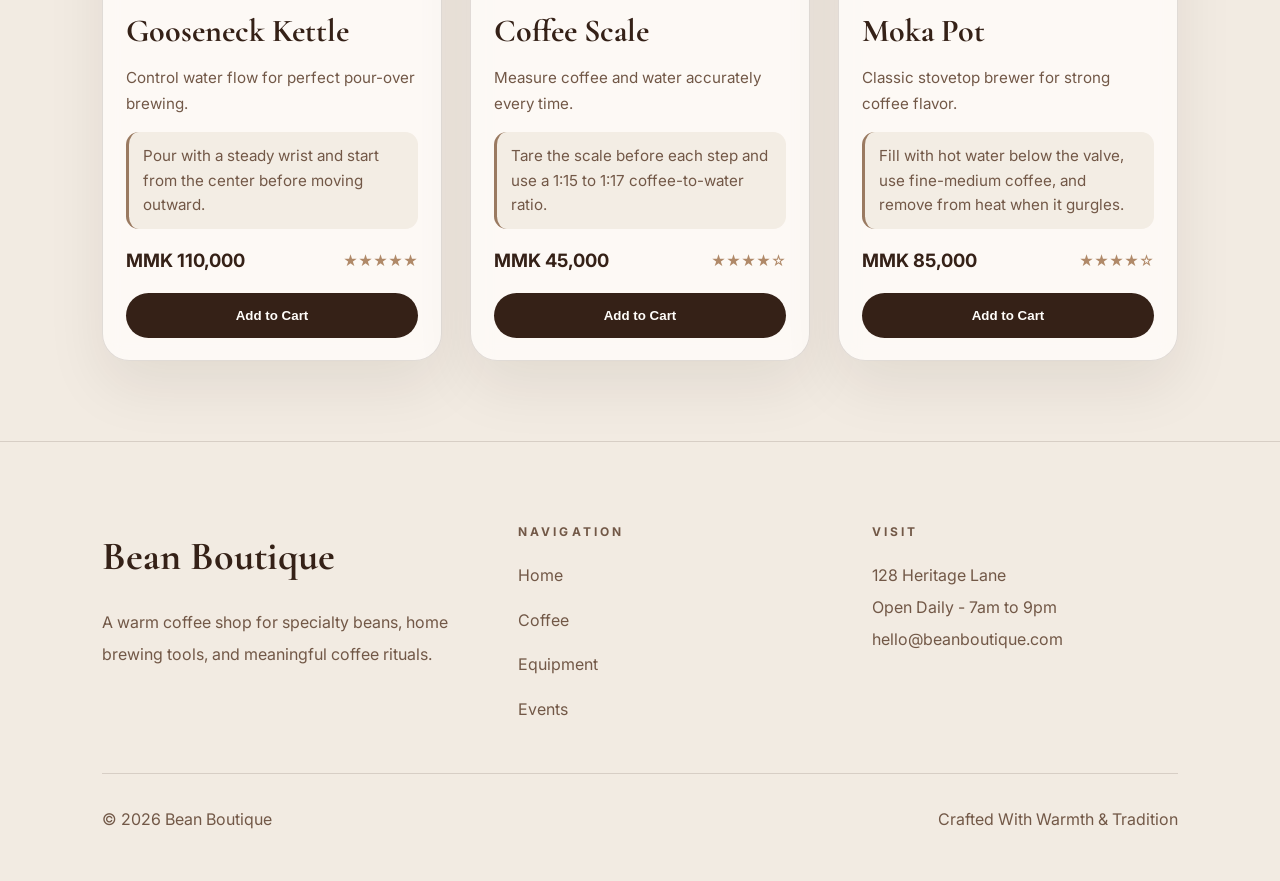
==== commit b0279c07: "add footer to every page" ====
--- a/brewing3.html
+++ b/brewing3.html
@@ -1,19 +1,19 @@
 <!doctype html>
 <html lang="en">
   <head>
-    <meta charset="UTF-8" />
-    <meta name="viewport" content="width=device-width, initial-scale=1.0" />
+    <meta charset="UTF-8">
+    <meta name="viewport" content="width=device-width, initial-scale=1.0">
     <title>Brewing Equipment</title>
 
     <link
       href="https://fonts.googleapis.com/css2?family=Inter:wght@300;400;500;600&family=Cormorant+Garamond:wght@500;600;700&display=swap"
       rel="stylesheet"
-    />
+    >
 
     <!-- AOS Animation Library -->
-    <link href="https://unpkg.com/aos@2.3.1/dist/aos.css" rel="stylesheet" />
-
-    <link rel="stylesheet" href="style2.css" />
+    <link href="https://unpkg.com/aos@2.3.1/dist/aos.css" rel="stylesheet">
+
+    <link rel="stylesheet" href="style2.css">
   </head>
 
   <body class="br">
@@ -22,7 +22,7 @@
         <div class="logo">Bean Boutique</div>
 
         <ul class="nav-links" id="navLinks">
-          <li><a href="Home.html">Home</a></li>
+          <li><a href="index.html">Home</a></li>
 
           <li><a href="cs2.html">Coffee</a></li>
 
@@ -48,21 +48,21 @@
     </header>
 
     <main class="equipment-page">
-      <section class="top-area" data-aos="fade-up">
+      <div class="top-area" data-aos="fade-up">
         <span>Home Brewing Collection</span>
         <h1>Brewing Equipment</h1>
         <p>
           Discover warm, simple and beautiful brewing tools for making
           café-quality coffee at home.
         </p>
-      </section>
+      </div>
 
       <div class="search-wrap" data-aos="fade-up" data-aos-delay="150">
         <input
           type="text"
           id="searchInput"
           placeholder="Search brewing equipment..."
-        />
+        >
       </div>
 
       <div class="filter-buttons" data-aos="fade-up" data-aos-delay="250">
@@ -72,8 +72,42 @@
         <button class="filter-btn" data-filter="tools">Tools</button>
       </div>
 
-      <section class="equipment-grid" id="equipmentGrid"></section>
+      <div class="equipment-grid" id="equipmentGrid"></div>
     </main>
+
+    <footer>
+      <div class="footer-grid">
+        <div class="footer-brand">
+          <h3>Bean Boutique</h3>
+          <p>
+            A warm coffee shop for specialty beans, home brewing tools, and
+            meaningful coffee rituals.
+          </p>
+        </div>
+
+        <div>
+          <h3 class="eyebrow">Navigation</h3>
+          <div class="footer-links">
+            <a href="index.html">Home</a>
+            <a href="cs2.html">Coffee</a>
+            <a href="brewing3.html">Equipment</a>
+            <a href="eventWorkshopC.html">Events</a>
+          </div>
+        </div>
+
+        <div class="footer-contact">
+          <h3 class="eyebrow">Visit</h3>
+          <p>128 Heritage Lane</p>
+          <p>Open Daily - 7am to 9pm</p>
+          <p>hello@beanboutique.com</p>
+        </div>
+      </div>
+
+      <div class="footer-bottom">
+        <p>&copy; 2026 Bean Boutique</p>
+        <p>Crafted With Warmth &amp; Tradition</p>
+      </div>
+    </footer>
 
     <div class="cart-box">
       🛒
@@ -178,14 +212,14 @@
 <div class="card-img"><img src="${item.image}" alt="${item.name}"></div>
 <div class="card-content">
 <span class="tag">${item.tag}</span>
-<h3>${item.name}</h3>
+<h2>${item.name}</h2>
 <p>${item.description}</p>
 <p class="usage-tip">${item.tip}</p>
 <div class="price-row">
 <span class="price">MMK ${item.price.toLocaleString()}</span>
 <span class="stars">${item.stars}</span>
 </div>
-<button class="add-btn">Add to Cart</button>
+<button type="button" class="add-btn">Add to Cart</button>
 </div></div>`,
         )
         .join("");
@@ -214,12 +248,16 @@
       buttons.forEach((button) => {
         button.addEventListener("click", function () {
           const card = this.closest(".card");
+          if (!card) return;
+
           const img = card.querySelector("img");
+          const productName = card.querySelector("h2");
+          if (!img || !productName) return;
 
           // PRODUCT DATA
           const product = {
-            name: card.querySelector("h3").textContent,
-            image: card.querySelector("img").src,
+            name: productName.textContent,
+            image: img.src,
             price: parseFloat(
               card
                 .querySelector(".price")
--- a/style2.css
+++ b/style2.css
@@ -243,7 +243,7 @@
   box-shadow: var(--shadow);
 }
 
-.home .floating-card h4 {
+.home .floating-card h2 {
   font-family: "Cormorant Garamond", serif;
   font-size: 1.8rem;
   margin-bottom: 0.5rem;
@@ -293,7 +293,8 @@
 
 .home .swiper {
   margin-top: 4rem;
-  overflow: visible;
+  overflow: hidden;
+  padding: 0.25rem 0.25rem 2rem;
 }
 
 .home .swiper-slide {
@@ -301,10 +302,15 @@
   border-radius: 28px;
   overflow: hidden;
   box-shadow: var(--shadow);
+  height: auto;
+  display: flex;
+  flex-direction: column;
+  min-width: 0;
 }
 
 .home .slide-content {
   padding: 2rem;
+  flex: 1;
 }
 
 .home .slide-content h3 {
@@ -322,6 +328,7 @@
 .home .slide-image {
   height: 380px;
   overflow: hidden;
+  flex-shrink: 0;
 }
 
 .home .slide-image img {
@@ -367,8 +374,8 @@
   padding: 2rem;
 }
 
-.home .experience-card h4,
-.wkshop .experience-card h4 {
+.home .experience-card h3,
+.wkshop .experience-card h3 {
   font-family: "Cormorant Garamond", serif;
   font-size: 2rem;
   margin-bottom: 0.7rem;
@@ -531,14 +538,20 @@
 
 .home footer,
 .wkshop footer,
-.offers footer {
+.offers footer,
+.cs footer,
+.br footer,
+.shpcc footer {
   padding: 5rem 8% 3rem;
   border-top: 1px solid var(--border);
 }
 
 .home .footer-grid,
 .wkshop .footer-grid,
-.offers .footer-grid {
+.offers .footer-grid,
+.cs .footer-grid,
+.br .footer-grid,
+.shpcc .footer-grid {
   display: grid;
   grid-template-columns: 1.2fr 1fr 1fr;
   gap: 3rem;
@@ -547,7 +560,10 @@
 
 .home .footer-brand h3,
 .wkshop .footer-brand h3,
-.offers .footer-brand h3 {
+.offers .footer-brand h3,
+.cs .footer-brand h3,
+.br .footer-brand h3,
+.shpcc .footer-brand h3 {
   font-family: "Cormorant Garamond", serif;
   font-size: 2.5rem;
   margin-bottom: 1rem;
@@ -562,14 +578,26 @@
 .wkshop .footer-contact p,
 .offers .footer-brand p,
 .offers .footer-links a,
-.offers .footer-contact p {
+.offers .footer-contact p,
+.cs .footer-brand p,
+.cs .footer-links a,
+.cs .footer-contact p,
+.br .footer-brand p,
+.br .footer-links a,
+.br .footer-contact p,
+.shpcc .footer-brand p,
+.shpcc .footer-links a,
+.shpcc .footer-contact p {
   color: var(--muted);
   line-height: 2;
 }
 
 .home .footer-links,
 .wkshop .footer-links,
-.offers .footer-links {
+.offers .footer-links,
+.cs .footer-links,
+.br .footer-links,
+.shpcc .footer-links {
   display: flex;
   flex-direction: column;
   gap: 0.8rem;
@@ -577,7 +605,10 @@
 
 .home .footer-bottom,
 .wkshop .footer-bottom,
-.offers .footer-bottom {
+.offers .footer-bottom,
+.cs .footer-bottom,
+.br .footer-bottom,
+.shpcc .footer-bottom {
   padding-top: 2rem;
   border-top: 1px solid var(--border);
   color: var(--muted);
@@ -585,6 +616,19 @@
   justify-content: space-between;
   flex-wrap: wrap;
   gap: 1rem;
+}
+
+.home footer .eyebrow,
+.wkshop footer .eyebrow,
+.offers footer .eyebrow,
+.cs footer .eyebrow,
+.br footer .eyebrow,
+.shpcc footer .eyebrow {
+  margin-bottom: 1rem;
+  color: var(--muted);
+  font-size: 0.75rem;
+  letter-spacing: 0.2rem;
+  text-transform: uppercase;
 }
 
 /* MODAL */
@@ -727,7 +771,10 @@
   .home .footer-grid,
   .wkshop .experience-grid,
   .wkshop .footer-grid,
-  .wkshop .register-card {
+  .wkshop .register-card,
+  .cs .footer-grid,
+  .br .footer-grid,
+  .shpcc .footer-grid {
     grid-template-columns: 1fr 1fr;
   }
 
@@ -743,11 +790,13 @@
   }
 
   .home nav,
+  .cs nav,
   .wkshop nav {
     padding: 1.4rem 6%;
   }
 
   .home .nav-links,
+  .cs .nav-links,
   .wkshop .nav-links {
     position: absolute;
     top: 100%;
@@ -764,6 +813,7 @@
   }
 
   .home .nav-links.active,
+  .cs .nav-links.active,
   .wkshop .nav-links.active {
     opacity: 1;
     pointer-events: auto;
@@ -771,6 +821,7 @@
   }
 
   .home .menu-btn,
+  .cs .menu-btn,
   .wkshop .menu-btn {
     display: block;
   }
@@ -795,7 +846,10 @@
   .home .footer-grid,
   .wkshop .experience-grid,
   .wkshop .footer-grid,
-  .wkshop .register-card {
+  .wkshop .register-card,
+  .cs .footer-grid,
+  .br .footer-grid,
+  .shpcc .footer-grid {
     grid-template-columns: 1fr;
   }
 
@@ -815,6 +869,88 @@
   .home .modal-content img,
   .wkshop .modal-content img {
     display: none;
+  }
+}
+
+@media (max-width: 560px) {
+  .home .hero {
+    min-height: auto;
+    gap: 2rem;
+    padding: 7.5rem 6% 3rem;
+  }
+
+  .home .logo {
+    font-size: 1.65rem;
+  }
+
+  .home .hero-title {
+    font-size: 3.35rem;
+  }
+
+  .home .hero-copy {
+    line-height: 1.75;
+  }
+
+  .home .hero-actions {
+    flex-direction: column;
+  }
+
+  .home .btn {
+    width: 100%;
+    text-align: center;
+  }
+
+  .home .hero-image-wrap {
+    height: 430px;
+    border-radius: 20px;
+  }
+
+  .home .floating-card {
+    left: 16px;
+    right: 16px;
+    bottom: 16px;
+    width: auto;
+  }
+
+  .home .story-images img:nth-child(1),
+  .home .story-images img:nth-child(2),
+  .home .slide-image,
+  .home .experience-card img {
+    height: 280px;
+  }
+
+  .home .swiper {
+    margin-top: 2.5rem;
+    padding-bottom: 1.5rem;
+  }
+
+  .home .swiper-slide {
+    border-radius: 20px;
+  }
+
+  .home .slide-content {
+    padding: 1.4rem;
+  }
+
+  .home .slide-content h3 {
+    font-size: 1.65rem;
+  }
+
+  .home .newsletter {
+    grid-template-columns: 1fr;
+  }
+
+  .home .newsletter img {
+    min-height: 280px;
+  }
+
+  .home .newsletter form {
+    flex-direction: column;
+  }
+
+  .home .newsletter input,
+  .home .newsletter button {
+    width: 100%;
   }
 }
 
@@ -997,8 +1133,53 @@
 }
 
 .cs .swiper {
-  overflow: visible;
+  overflow: hidden;
   padding-bottom: 2rem;
+}
+
+.cs .coffeeSwiper {
+  padding-inline: 1px;
+}
+
+.cs .coffee-slider-arrow {
+  position: absolute;
+  top: 42%;
+  z-index: 5;
+  width: 46px;
+  height: 46px;
+  border: 1px solid var(--line);
+  border-radius: 50%;
+  background: rgba(255, 253, 250, 0.9);
+  color: var(--brown);
+  cursor: pointer;
+  font-size: 2rem;
+  line-height: 1;
+  box-shadow: var(--shadow);
+  transition: var(--transition);
+}
+
+.cs .coffee-slider-arrow:hover {
+  background: var(--brown);
+  color: var(--white);
+  transform: translateY(-2px);
+}
+
+.cs .coffee-slider-prev {
+  left: 0.8rem;
+}
+
+.cs .coffee-slider-next {
+  right: 0.8rem;
+}
+
+.cs .coffee-slider-arrow.swiper-button-disabled {
+  opacity: 0.35;
+  cursor: not-allowed;
+}
+
+.cs .coffee-item {
+  height: auto;
+  min-width: 0;
 }
 
 .cs .coffee-card {
@@ -1031,6 +1212,10 @@
 
 .cs .card-content {
   padding: 1.8rem;
+  flex: 1;
+  display: flex;
+  flex-direction: column;
+  min-width: 0;
 }
 
 .cs .origin {
@@ -1051,7 +1236,6 @@
 .cs .card-content p {
   color: var(--muted);
   margin-bottom: 1.5rem;
-  min-height: 90px;
 }
 
 .cs .notes {
@@ -1074,14 +1258,17 @@
   justify-content: space-between;
   align-items: center;
   gap: 1rem;
+  margin-top: auto;
 }
 
 .cs .brew {
+  flex: 1;
   font-size: 0.9rem;
   color: var(--soft);
 }
 
 .cs .add-cart {
+  flex-shrink: 0;
   border: none;
   background: var(--brown);
   color: var(--white);
@@ -1298,17 +1485,6 @@
   padding-top: 1rem;
 }
 
-.cs footer {
-  border-top: 1px solid var(--line);
-  padding: 2rem 4%;
-  color: var(--soft);
-  font-size: 0.9rem;
-  display: flex;
-  justify-content: space-between;
-  flex-wrap: wrap;
-  gap: 1rem;
-}
-
 /* media queries */
 @media (max-width: 980px) {
   .cs .hero-grid,
@@ -1316,6 +1492,27 @@
     grid-template-columns: 1fr;
     gap: 3rem;
   }
+
+  .cs .hero {
+    min-height: auto;
+    padding: 8rem 0 4rem;
+  }
+
+  .cs .hero-image img {
+    height: 560px;
+  }
+
+  .cs .hero-card {
+    left: 1.5rem;
+  }
+
+  .cs .feature-content {
+    padding-right: 0;
+  }
+
+  .cs .feature-image img {
+    height: 520px;
+  }
 }
 
 @media (max-width: 768px) {
@@ -1323,12 +1520,73 @@
     flex-direction: column;
     align-items: flex-start;
   }
+
+  .cs section {
+    width: min(100% - 2rem, 1280px);
+  }
+
+  .cs h1 {
+    font-size: 4rem;
+  }
+
+  .cs .hero p {
+    font-size: 1rem;
+  }
+
+  .cs .catalogue {
+    padding: 5rem 0;
+  }
+
+  .cs .coffee-card img {
+    height: 300px;
+  }
+
+  .cs .coffee-slider-arrow {
+    top: 38%;
+    width: 42px;
+    height: 42px;
+  }
 }
 
 @media (max-width: 540px) {
+  .cs .logo {
+    font-size: 1.65rem;
+  }
+
+  .cs .hero {
+    padding-top: 7.5rem;
+  }
+
+  .cs h1 {
+    font-size: 3rem;
+  }
+
+  .cs .eyebrow {
+    letter-spacing: 0.16rem;
+  }
+
+  .cs .hero-image img,
+  .cs .feature-image img {
+    height: 360px;
+  }
+
+  .cs .hero-card {
+    position: static;
+    max-width: none;
+    margin-top: 1rem;
+  }
+
+  .cs .details {
+    grid-template-columns: 1fr;
+  }
+
   .cs .card-footer {
     flex-direction: column;
-    align-items: flex-start;
+    align-items: stretch;
+  }
+
+  .cs .brew {
+    width: 100%;
   }
 
   .cs .add-cart {
@@ -1419,6 +1677,7 @@
 }
 
 @media (max-width: 768px) {
+  .home .contact-section,
   .wkshop .contact-section {
     flex-direction: column;
   }
@@ -1766,16 +2025,6 @@
 .shpcc .notice {
   margin-top: 1rem;
   font-size: 0.85rem;
-  color: var(--soft);
-}
-
-/* FOOTER */
-
-.shpcc footer {
-  border-top: 1px solid var(--line);
-  padding: 2rem 6%;
-  display: flex;
-  justify-content: space-between;
   color: var(--soft);
 }
 
@@ -1854,10 +2103,6 @@
     font-size: 3.8rem;
   }
 
-  .shpcc footer {
-    flex-direction: column;
-    gap: 1rem;
-  }
 }
 
 /* brewing section _______----------------------------------------------------------------- */
@@ -2002,7 +2247,7 @@
   margin-bottom: 0.8rem;
 }
 
-.br .card-content h3 {
+.br .card-content h2 {
   font-family: "Cormorant Garamond", serif;
   font-size: 2rem;
   margin-bottom: 0.4rem;
